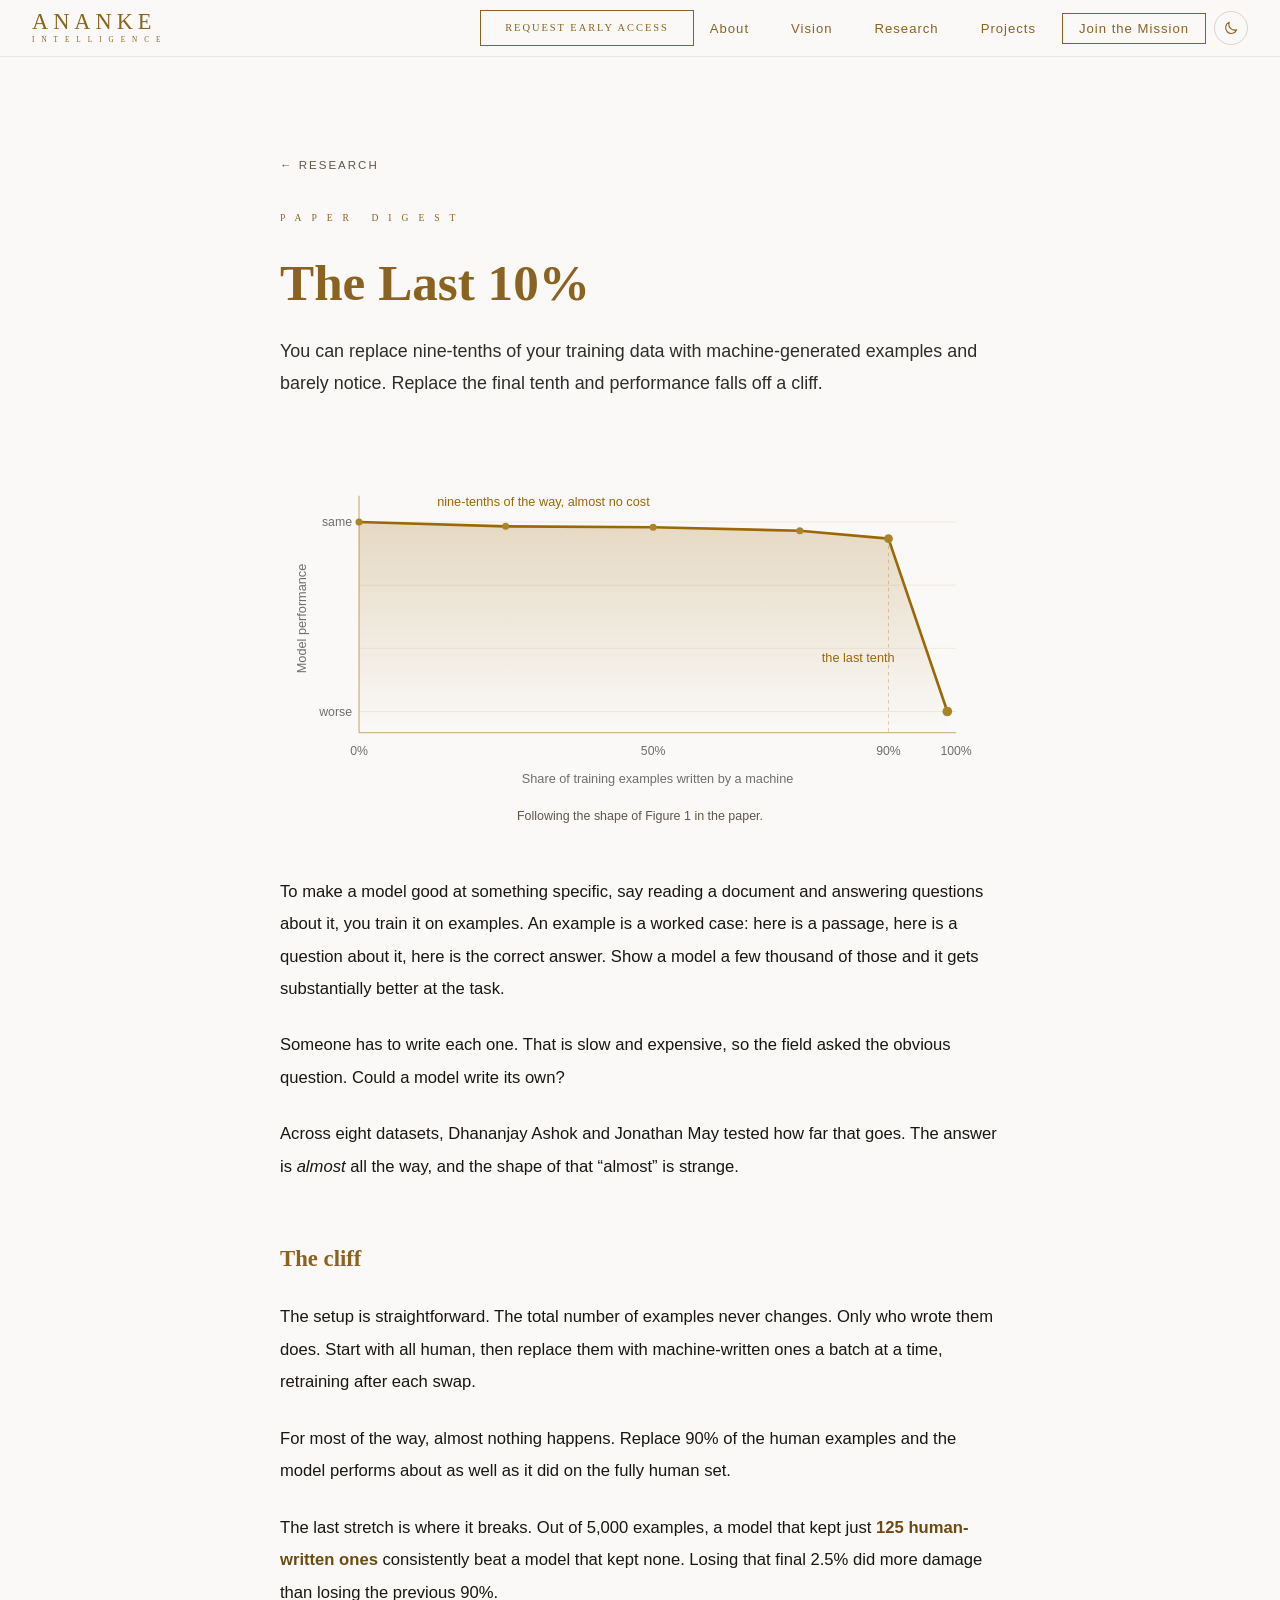
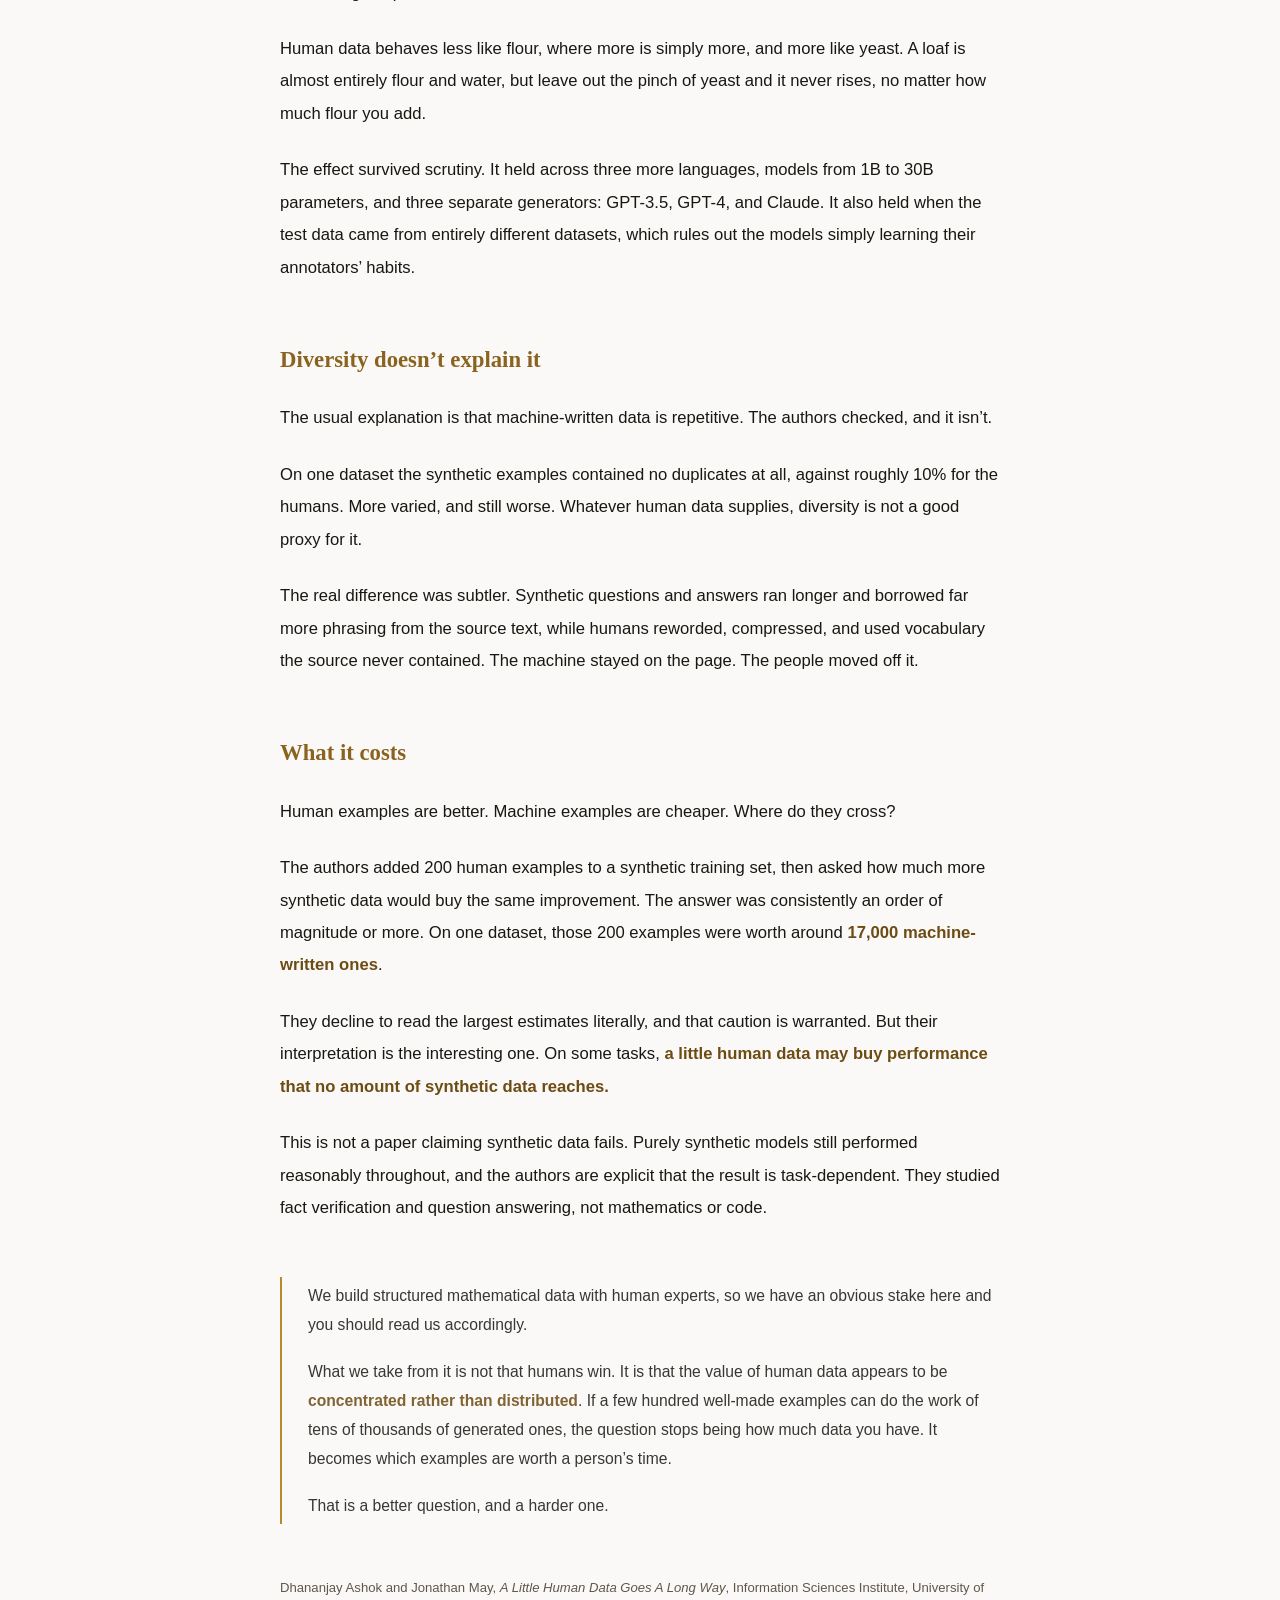
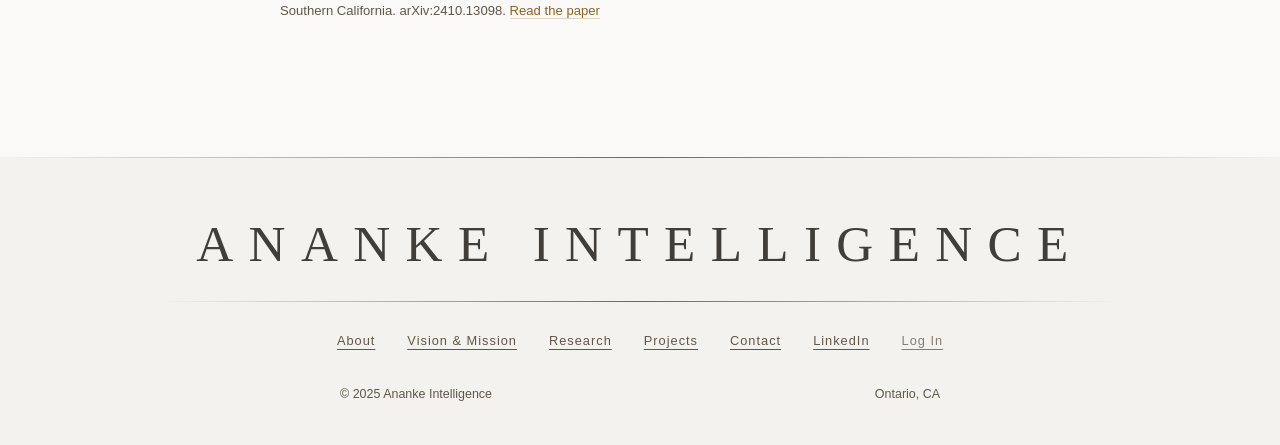
==== research/the-last-10/index.html @ 28c3ffa4 "Redesign the homepage and add a light theme across the site The site was dark-only and led with thre" ====
<!DOCTYPE html>
<html lang="en">
<head>
  <meta charset="UTF-8" />
  <meta name="viewport" content="width=device-width, initial-scale=1.0" />

  <!-- Security: restricts where scripts/styles may load from and where data may be sent.
       GitHub Pages cannot set real HTTP headers, so this is delivered as a meta tag. -->
  <meta http-equiv="Content-Security-Policy" content="
    default-src 'self';
    script-src 'self' 'unsafe-inline';
    style-src 'self' 'unsafe-inline' https://fonts.googleapis.com;
    font-src 'self' https://fonts.gstatic.com;
    img-src 'self' data:;
    connect-src 'self';
    frame-src 'none';
    form-action 'none';
    base-uri 'self';
    object-src 'none';
    upgrade-insecure-requests;" />
  <meta name="referrer" content="strict-origin-when-cross-origin" />

  <title>The Last 10% — Ananke Intelligence</title>
  <meta name="description" content="You can replace nine-tenths of your training data with machine-generated examples and barely notice. Replace the final tenth and performance falls off a cliff. A digest of Ashok and May, 2025." />
  <meta name="keywords" content="synthetic data, training data, human annotation, fact verification, question answering, language models, AI research" />
  <link rel="canonical" href="https://anankeintelligence.com/research/the-last-10/" />

  <!-- Open Graph -->
  <meta property="og:type" content="article" />
  <meta property="og:url" content="https://anankeintelligence.com/research/the-last-10/" />
  <meta property="og:title" content="The Last 10% — Ananke Intelligence" />
  <meta property="og:description" content="You can replace nine-tenths of your training data with machine-generated examples and barely notice. Replace the final tenth and performance falls off a cliff." />
  <meta property="og:image" content="https://anankeintelligence.com/pictures/ananke_logo_transparent_upscaled.png" />

  <!-- Twitter Card -->
  <meta name="twitter:card" content="summary_large_image" />
  <meta name="twitter:title" content="The Last 10% — Ananke Intelligence" />
  <meta name="twitter:description" content="You can replace nine-tenths of your training data with machine-generated examples and barely notice. Replace the final tenth and performance falls off a cliff." />
  <meta name="twitter:image" content="https://anankeintelligence.com/pictures/ananke_logo_transparent_upscaled.png" />

  <link rel="icon" type="image/png" href="../../pictures/logo_without_anankeintelligence.jpg" />
  <script>
    /* Applied before the first paint so a returning visitor never sees a
       flash of the other theme. No stored choice means no attribute, which
       leaves prefers-color-scheme in the stylesheet in charge. */
    (function () {
      try {
        var t = localStorage.getItem('ananke-theme');
        if (t === 'light' || t === 'dark') document.documentElement.setAttribute('data-theme', t);
      } catch (e) {}
    })();
  </script>
  <link rel="stylesheet" href="../../styles.css?v=10" />
  <link rel="preconnect" href="https://fonts.googleapis.com" />
  <link rel="preconnect" href="https://fonts.gstatic.com" crossorigin />
  <link href="https://fonts.googleapis.com/css2?family=Cinzel:wght@400;600;700;800;900&family=Lato:wght@300;400;700&display=swap" rel="stylesheet" />
</head>
<body>

  <!-- NAVBAR -->
  <nav id="navbar">
    <div class="nav-logo">
      <a href="../../index.html" class="nav-wordmark">
        <span class="nav-wordmark-top">ANANKE</span>
        <span class="nav-wordmark-sub">INTELLIGENCE</span>
      </a>
    </div>
    <a href="../../contact.html" class="btn-early-access">Request Early Access</a>
    <div class="nav-right">
      <ul class="nav-links">
        <li><a href="../../index.html#about">About</a></li>
        <li><a href="../../vision.html">Vision</a></li>
        <li><a href="../../research.html">Research</a></li>
        <li><a href="../../projects.html">Projects</a></li>
        <li><a href="../../contact.html" class="btn-nav-join">Join the Mission</a></li>
      </ul>
      <button class="theme-toggle" type="button" aria-label="Switch theme" aria-pressed="false">
        <svg class="icon-sun" viewBox="0 0 24 24" fill="none" stroke="currentColor" stroke-width="1.7" stroke-linecap="round" aria-hidden="true">
          <circle cx="12" cy="12" r="4.2"/>
          <path d="M12 2v2.4M12 19.6V22M4.2 4.2l1.7 1.7M18.1 18.1l1.7 1.7M2 12h2.4M19.6 12H22M4.2 19.8l1.7-1.7M18.1 5.9l1.7-1.7"/>
        </svg>
        <svg class="icon-moon" viewBox="0 0 24 24" fill="none" stroke="currentColor" stroke-width="1.7" stroke-linecap="round" stroke-linejoin="round" aria-hidden="true">
          <path d="M20.5 14.6A8.6 8.6 0 0 1 9.4 3.5a8.6 8.6 0 1 0 11.1 11.1Z"/>
        </svg>
      </button>
      <button class="hamburger" id="hamburger" aria-label="Menu" aria-expanded="false">
        <span></span><span></span><span></span>
      </button>
    </div>
  </nav>

  <!-- Mobile menu -->
  <div class="mobile-menu" id="mobileMenu">
    <a href="../../index.html#about" onclick="closeMobileMenu()">About</a>
    <a href="../../vision.html" onclick="closeMobileMenu()">Vision &amp; Mission</a>
    <a href="../../research.html" onclick="closeMobileMenu()">Research</a>
    <a href="../../projects.html" onclick="closeMobileMenu()">Projects</a>
    <a href="../../contact.html" onclick="closeMobileMenu()">Join the Mission</a>
    <a href="../../contact.html" onclick="closeMobileMenu()" class="btn-mobile-access">Request Early Access</a>
    <a href="https://ananke-platform.bradyalimedi.workers.dev" class="btn-mobile-login">Log In</a>
  </div>

  <!-- POST -->
  <article class="post">
    <div class="post-inner">

      <a href="../../research.html" class="post-back">Research</a>

      <header class="post-header">
        <span class="vp-overline">Paper digest</span>
        <h1 class="post-title">The Last 10%</h1>
        <p class="post-standfirst">
          You can replace nine-tenths of your training data with machine-generated examples
          and barely notice. Replace the final tenth and performance falls off a cliff.
        </p>
      </header>

      <figure class="post-figure">
        <img src="../../pictures/the-last-10-chart.svg"
             alt="A line chart showing model performance staying almost flat as machine-written examples replace human ones up to ninety per cent, then dropping sharply between ninety and one hundred per cent." />
        <figcaption>Following the shape of Figure 1 in the paper.</figcaption>
      </figure>

      <div class="post-body">

        <p>To make a model good at something specific, say reading a document and answering
          questions about it, you train it on examples. An example is a worked case: here is a
          passage, here is a question about it, here is the correct answer. Show a model a few
          thousand of those and it gets substantially better at the task.</p>

        <p>Someone has to write each one. That is slow and expensive, so the field asked the
          obvious question. Could a model write its own?</p>

        <p>Across eight datasets, Dhananjay Ashok and Jonathan May tested how far that goes.
          The answer is <em>almost</em> all the way, and the shape of that “almost” is strange.</p>

        <h2>The cliff</h2>

        <p>The setup is straightforward. The total number of examples never changes. Only who
          wrote them does. Start with all human, then replace them with machine-written ones a
          batch at a time, retraining after each swap.</p>

        <p>For most of the way, almost nothing happens. Replace 90% of the human examples and
          the model performs about as well as it did on the fully human set.</p>

        <p>The last stretch is where it breaks. Out of 5,000 examples, a model that kept just
          <strong>125 human-written ones</strong> consistently beat a model that kept none.
          Losing that final 2.5% did more damage than losing the previous 90%.</p>

        <p>Human data behaves less like flour, where more is simply more, and more like yeast.
          A loaf is almost entirely flour and water, but leave out the pinch of yeast and it
          never rises, no matter how much flour you add.</p>

        <p>The effect survived scrutiny. It held across three more languages, models from 1B to
          30B parameters, and three separate generators: GPT-3.5, GPT-4, and Claude. It also
          held when the test data came from entirely different datasets, which rules out the
          models simply learning their annotators’ habits.</p>

        <h2>Diversity doesn’t explain it</h2>

        <p>The usual explanation is that machine-written data is repetitive. The authors
          checked, and it isn’t.</p>

        <p>On one dataset the synthetic examples contained no duplicates at all, against roughly
          10% for the humans. More varied, and still worse. Whatever human data supplies,
          diversity is not a good proxy for it.</p>

        <p>The real difference was subtler. Synthetic questions and answers ran longer and
          borrowed far more phrasing from the source text, while humans reworded, compressed,
          and used vocabulary the source never contained. The machine stayed on the page. The
          people moved off it.</p>

        <h2>What it costs</h2>

        <p>Human examples are better. Machine examples are cheaper. Where do they cross?</p>

        <p>The authors added 200 human examples to a synthetic training set, then asked how much
          more synthetic data would buy the same improvement. The answer was consistently an
          order of magnitude or more. On one dataset, those 200 examples were worth around
          <strong>17,000 machine-written ones</strong>.</p>

        <p>They decline to read the largest estimates literally, and that caution is warranted.
          But their interpretation is the interesting one. On some tasks,
          <strong>a little human data may buy performance that no amount of synthetic data
          reaches.</strong></p>

        <p>This is not a paper claiming synthetic data fails. Purely synthetic models still
          performed reasonably throughout, and the authors are explicit that the result is
          task-dependent. They studied fact verification and question answering, not mathematics
          or code.</p>

        <aside class="post-aside">
          <p>We build structured mathematical data with human experts, so we have an obvious
            stake here and you should read us accordingly.</p>
          <p>What we take from it is not that humans win. It is that the value of human data
            appears to be <strong>concentrated rather than distributed</strong>. If a few
            hundred well-made examples can do the work of tens of thousands of generated ones,
            the question stops being how much data you have. It becomes which examples are
            worth a person’s time.</p>
          <p>That is a better question, and a harder one.</p>
        </aside>

        <p class="post-cite">
          Dhananjay Ashok and Jonathan May, <cite>A Little Human Data Goes A Long Way</cite>,
          Information Sciences Institute, University of Southern California. arXiv:2410.13098.
          <a href="https://arxiv.org/abs/2410.13098" target="_blank" rel="noopener">Read the paper</a>
        </p>

      </div>
    </div>
  </article>

  <!-- FOOTER -->
  <footer id="footer">
    <div class="footer-wordmark">ANANKE INTELLIGENCE</div>
    <div class="footer-divider"></div>
    <div class="footer-nav">
      <a href="../../index.html#about">About</a>
      <a href="../../vision.html">Vision &amp; Mission</a>
      <a href="../../research.html">Research</a>
      <a href="../../projects.html">Projects</a>
      <a href="../../contact.html">Contact</a>
      <a href="https://www.linkedin.com/company/ananke-intelligence" target="_blank" rel="noopener">LinkedIn</a>
      <a href="https://ananke-platform.bradyalimedi.workers.dev" class="footer-login">Log In</a>
    </div>
    <div class="footer-bottom">
      <span>© 2025 Ananke Intelligence</span>
      <span>Ontario, CA</span>
    </div>
  </footer>

  <script src="../../script.js?v=10"></script>
</body>
</html>
---- styles.css ----
/* ═══════════════════════════════════════════
   RESET & BASE
═══════════════════════════════════════════ */
*, *::before, *::after {
  margin: 0;
  padding: 0;
  box-sizing: border-box;
}

/* ═══════════════════════════════════════════
   THEME
   ───────────────────────────────────────────
   Two palettes, one set of names. Light mode is a designed palette rather
   than an inversion: the brand gold #c9902a only reaches 2.4:1 on white, so
   light mode drops to the darker #8b6320 (5.4:1) and the *-lt / *-dk pair
   swaps direction — "lt" always means "more emphasis", which on a dark page
   is brighter and on a light page is deeper.

   --gold-rgb / --text-rgb carry the bare channels so the many rgba() glows
   and scrims below can be written once and follow the theme.
═══════════════════════════════════════════ */
:root,
:root[data-theme='dark'] {
  --bg:         #0a0a0a;
  --bg-2:       #111111;
  --bg-3:       #171717;
  --gold:       #c9902a;
  --gold-lt:    #e0b858;
  --gold-dk:    #8b6320;
  --gold-rgb:   201, 144, 42;
  --gold-flare: #f0c060;
  --text:       #f0f0f0;
  --text-rgb:   240, 240, 240;
  --text-dim:   #999999;
  --border:     rgba(201, 144, 42, 0.35);
  --border-soft: rgba(255, 255, 255, 0.07);
  --nav-bg:     rgba(10, 10, 10, 0.95);
  --card-shadow: 0 10px 34px rgba(0, 0, 0, 0.45);
  /* Multiplier on every gold glow. A halo reads as light emitted from a dark
     surface; on cream it just reads as smudge, so light mode dials it down. */
  --glow:       1;
  --logo-filter: none;
  --icon-filter: none;
  --scheme:     dark;
}

:root[data-theme='light'] {
  --bg:         #faf9f7;
  --bg-2:       #f4f2ee;
  --bg-3:       #eae6df;
  --gold:       #8b6320;
  --gold-lt:    #6d4c14;
  --gold-dk:    #b98a2c;
  --gold-rgb:   139, 99, 32;
  --gold-flare: #a97518;
  --text:       #1a1713;
  --text-rgb:   26, 23, 19;
  --text-dim:   #5f574a;
  --border:     rgba(139, 99, 32, 0.24);
  --border-soft: rgba(0, 0, 0, 0.08);
  --nav-bg:     rgba(250, 249, 247, 0.94);
  --card-shadow: 0 10px 30px rgba(90, 70, 30, 0.12);
  --glow:       0.28;
  /* The seal and icons are gold foil rendered against black. On cream they
     read thin, so nudge weight and saturation back. */
  --logo-filter: brightness(0.92) saturate(1.1) contrast(1.06);
  --icon-filter: brightness(0.5) saturate(1.45) contrast(1.15);
  --scheme:     light;
}

/* No stored preference: follow the operating system. */
@media (prefers-color-scheme: light) {
  :root:not([data-theme]) {
    --bg:         #faf9f7;
    --bg-2:       #f4f2ee;
    --bg-3:       #eae6df;
    --gold:       #8b6320;
    --gold-lt:    #6d4c14;
    --gold-dk:    #b98a2c;
    --gold-rgb:   139, 99, 32;
    --gold-flare: #a97518;
    --text:       #1a1713;
    --text-rgb:   26, 23, 19;
    --text-dim:   #5f574a;
    --border:     rgba(139, 99, 32, 0.24);
    --border-soft: rgba(0, 0, 0, 0.08);
    --nav-bg:     rgba(250, 249, 247, 0.94);
    --card-shadow: 0 10px 30px rgba(90, 70, 30, 0.12);
    --glow:       0.28;
    --logo-filter: brightness(0.92) saturate(1.1) contrast(1.06);
    --icon-filter: brightness(0.5) saturate(1.45) contrast(1.15);
    --scheme:     light;
  }
}

:root {
  --font-head: 'Cinzel', serif;
  --font-body: 'Lato', sans-serif;
  /* Kept so the ~120 rules written against the old names still resolve. */
  --white: var(--text);
  --gray:  var(--text-dim);
  color-scheme: light dark;
}

html {
  scroll-behavior: smooth;
}

body {
  background-color: var(--bg);
  color: var(--text);
  font-family: var(--font-body);
  font-weight: 300;
  line-height: 1.7;
  overflow-x: hidden;
}

/* Brand PNGs are baked for a dark background. */
.hero-seal,
.who-logo { filter: var(--logo-filter); }

.feature-icon img,
.process-icon img,
.client-icon img { filter: var(--icon-filter); }

img {
  max-width: 100%;
  display: block;
}

a {
  color: inherit;
  text-decoration: none;
}

/* ═══════════════════════════════════════════
   UTILITY
═══════════════════════════════════════════ */
.section-inner {
  max-width: 960px;
  margin: 0 auto;
  padding: 100px 60px;
}

.section-title {
  font-family: var(--font-head);
  font-size: clamp(2rem, 4vw, 2.9rem);
  font-weight: 400;
  color: var(--text);
  margin-bottom: 20px;
  line-height: 1.15;
  text-align: left;
}

.section-subtitle {
  font-size: 1.02rem;
  color: var(--text-dim);
  margin-bottom: 60px;
  font-weight: 300;
  text-align: center;
}

/* Overline + title + hairline. Repeated at the top of each section so the
   page has a rhythm you can feel while scrolling past it. */
.section-head {
  display: flex;
  flex-direction: column;
  margin-bottom: 56px;
}
.section-head--center { align-items: center; text-align: center; }
.section-head--center .section-title { text-align: center; }

.section-overline {
  display: block;
  font-family: var(--font-head);
  font-size: 0.6rem;
  letter-spacing: 6px;
  text-transform: uppercase;
  color: var(--gold);
  margin-bottom: 18px;
}

.section-head .section-subtitle { margin-bottom: 0; }

.section-rule {
  width: 46px;
  height: 1px;
  background: var(--gold);
  opacity: .55;
  margin-top: 24px;
}

/* Only "How We Build" title is centered */
#how-we-build .section-title {
  text-align: center;
}

.gold-divider {
  width: 100%;
  height: 1px;
  background: linear-gradient(90deg, transparent, var(--gold), transparent);
}

.btn-gold {
  display: inline-block;
  padding: 14px 36px;
  border: 1px solid var(--gold);
  color: var(--gold);
  font-family: var(--font-body);
  font-size: 0.9rem;
  letter-spacing: 1.5px;
  text-transform: uppercase;
  cursor: pointer;
  background: transparent;
  transition: background 0.3s, color 0.3s;
}
.btn-gold:hover {
  color: var(--gold-lt);
  border-color: var(--gold-lt);
  box-shadow: 0 0 22px rgba(var(--gold-rgb), calc(0.4 * var(--glow))), inset 0 0 16px rgba(var(--gold-rgb), calc(0.1 * var(--glow)));
}

.btn-gold-outline {
  display: inline-block;
  padding: 12px 32px;
  border: 1px solid var(--gold);
  border-radius: 30px;
  color: var(--white);
  font-family: var(--font-body);
  font-size: 0.9rem;
  letter-spacing: 0.5px;
  text-transform: none;
  cursor: pointer;
  background: transparent;
  transition: border-color 0.3s, box-shadow 0.3s;
}
.btn-gold-outline:hover {
  border-color: var(--gold-lt);
  box-shadow: 0 0 18px rgba(var(--gold-rgb), calc(0.5 * var(--glow))), inset 0 0 12px rgba(var(--gold-rgb), calc(0.08 * var(--glow)));
}

/* ═══════════════════════════════════════════
   NAVBAR
═══════════════════════════════════════════ */
#navbar {
  position: fixed;
  top: 0; left: 0; right: 0;
  z-index: 1000;
  display: grid;
  grid-template-columns: 1fr auto 1fr;
  align-items: center;
  padding: 10px 32px;
  background: var(--nav-bg);
  backdrop-filter: blur(8px);
  border-bottom: 1px solid var(--border-soft);
  transition: border-color .3s ease, box-shadow .3s ease;
}

/* Once the page has moved, the bar earns a defined edge. */
#navbar.scrolled {
  border-bottom-color: var(--border);
  box-shadow: 0 1px 20px rgba(0, 0, 0, calc(0.35 * var(--glow)));
}

.nav-logo {
  display: flex;
  align-items: center;
  flex-shrink: 0;
}

.nav-wordmark {
  display: flex;
  flex-direction: column;
  align-items: flex-start;
  line-height: 1;
  gap: 4px;
  text-decoration: none;
}
.nav-wordmark-top,
.nav-wordmark-sub {
  font-family: 'Cinzel', serif;
  color: var(--gold);
}
.nav-wordmark-top {
  font-size: 1.4rem;
  font-weight: 400;
  letter-spacing: 5px;
}
.nav-wordmark-sub {
  font-size: 0.45rem;
  font-weight: 400;
  letter-spacing: 7px;
}

/* center — Request Early Access */
.btn-early-access {
  grid-column: 2;
  justify-self: center;
}

.btn-early-access {
  padding: 8px 24px;
  border: 1px solid var(--gold);
  color: var(--gold);
  font-family: var(--font-head);
  font-size: 0.65rem;
  letter-spacing: 2px;
  text-transform: uppercase;
  transition: box-shadow 0.35s ease, color 0.35s ease, border-color 0.35s ease;
  white-space: nowrap;
  background: transparent;
}
.btn-early-access:hover {
  color: var(--gold-lt);
  border-color: var(--gold-lt);
  box-shadow: 0 0 18px rgba(var(--gold-rgb), calc(0.35 * var(--glow))), inset 0 0 14px rgba(var(--gold-rgb), calc(0.08 * var(--glow)));
}

/* Everything right of the centre CTA shares one flex row, so the theme
   toggle can sit beside the links on desktop and beside the hamburger on
   mobile without a second grid column. */
.nav-right {
  grid-column: 3;
  justify-self: end;
  display: flex;
  align-items: center;
  gap: 8px;
}

.nav-links {
  display: flex;
  list-style: none;
  gap: 10px;
  align-items: center;
}

/* ── Theme toggle ── */
.theme-toggle {
  display: inline-flex;
  align-items: center;
  justify-content: center;
  width: 34px;
  height: 34px;
  flex-shrink: 0;
  border: 1px solid var(--border);
  border-radius: 50%;
  background: transparent;
  color: var(--gold);
  cursor: pointer;
  padding: 0;
  transition: color .25s ease, border-color .25s ease, background .25s ease;
}
.theme-toggle:hover {
  color: var(--gold-lt);
  border-color: var(--gold-lt);
  background: rgba(var(--gold-rgb), 0.08);
}
.theme-toggle svg {
  width: 16px;
  height: 16px;
  display: block;
}
/* One button, two glyphs: show the icon for the mode the click will produce,
   which is the convention people already read on other sites. */
.theme-toggle .icon-sun  { display: none; }
.theme-toggle .icon-moon { display: block; }
:root[data-theme='dark'] .theme-toggle .icon-sun  { display: block; }
:root[data-theme='dark'] .theme-toggle .icon-moon { display: none; }
@media (prefers-color-scheme: dark) {
  :root:not([data-theme]) .theme-toggle .icon-sun  { display: block; }
  :root:not([data-theme]) .theme-toggle .icon-moon { display: none; }
}
.nav-links a {
  font-size: 0.82rem;
  letter-spacing: 1px;
  color: var(--gold);
  padding: 7px 16px;
  background: transparent;
  border: none;
  transition: color 0.25s;
  position: relative;
}
.nav-links a::after {
  content: '';
  position: absolute;
  bottom: 2px;
  left: 16px;
  right: 16px;
  height: 1px;
  background: var(--gold);
  transform: scaleX(0);
  transition: transform 0.25s ease;
}
.nav-links a:hover {
  color: var(--gold-lt);
}
.nav-links a:hover::after {
  transform: scaleX(1);
}
.btn-nav-join {
  background: transparent !important;
  border: 1px solid var(--gold) !important;
  color: var(--gold) !important;
  transition: box-shadow 0.35s ease, color 0.35s ease, border-color 0.35s ease !important;
}
.btn-nav-join:hover {
  background: transparent !important;
  color: var(--gold-lt) !important;
  border-color: var(--gold-lt) !important;
  box-shadow: 0 0 18px rgba(var(--gold-rgb), calc(0.35 * var(--glow))), inset 0 0 14px rgba(var(--gold-rgb), calc(0.08 * var(--glow))) !important;
}
.btn-nav-join::after {
  display: none !important;
}

/* Nav items must never wrap. The navbar grid is 1fr auto 1fr, which forces
   the links column to match the logo column, so it runs out of room long
   before the page does — and wrapping breaks the bordered buttons apart. */
.nav-links a {
  white-space: nowrap;
}

/* Log In — deliberately the quietest link on the page. The platform is
   invite-only, so this is a door for the handful of people who already have
   a key, not a call to action. Styling it like the gold CTAs would invite
   visitors to click something they cannot get into. */
.footer-login {
  color: var(--gray) !important;
  opacity: .75;
}
.footer-login:hover {
  color: var(--gold) !important;
  opacity: 1;
}

/* Hamburger */
.hamburger {
  display: none;
  flex-direction: column;
  gap: 5px;
  background: none;
  border: none;
  cursor: pointer;
  padding: 4px;
}
.hamburger span {
  display: block;
  width: 24px;
  height: 2px;
  background: var(--gold);
  transition: all 0.3s;
}

/* Mobile menu */
.mobile-menu {
  display: none;
  position: fixed;
  top: 62px; left: 0; right: 0;
  background: var(--nav-bg);
  z-index: 999;
  flex-direction: column;
  padding: 24px 32px;
  gap: 20px;
  border-bottom: 1px solid var(--border);
}
.mobile-menu.open {
  display: flex;
}
.mobile-menu a {
  font-size: 0.95rem;
  letter-spacing: 1px;
  color: var(--white);
  padding: 8px 0;
  border-bottom: 1px solid var(--border);
  transition: color 0.2s;
}
.mobile-menu a:hover {
  color: var(--gold);
}
.btn-mobile-access {
  padding: 10px 0 !important;
  color: var(--gold) !important;
  border-bottom: none !important;
}
.btn-mobile-login {
  color: var(--gray) !important;
  font-size: 0.82rem !important;
  border-bottom: none !important;
  border-top: 1px solid var(--border) !important;
  padding-top: 14px !important;
  margin-top: 4px;
}
.btn-mobile-login:hover {
  color: var(--gold) !important;
}

/* ═══════════════════════════════════════════
   HERO
═══════════════════════════════════════════ */
/* The old hero stacked a 300px seal, a wordmark PNG and a tagline down the
   middle: three pieces of logo before a single word of argument. This one
   leads with the claim and keeps the seal as the anchor of the network
   drawing, which is where it earns its size. */
#hero {
  position: relative;
  min-height: 100vh;
  display: flex;
  align-items: center;
  background: var(--bg);
  overflow: hidden;
}

/* The network. Sits behind everything and never eats a click. */
.hero-canvas {
  position: absolute;
  inset: 0;
  width: 100%;
  height: 100%;
  z-index: 0;
  pointer-events: none;
}

.hero-inner {
  position: relative;
  z-index: 2;
  width: 100%;
  max-width: 1180px;
  margin: 0 auto;
  padding: 130px 60px 90px;
  display: grid;
  grid-template-columns: minmax(0, 1.25fr) minmax(0, 0.85fr);
  align-items: center;
  gap: 56px;
}

.hero-copy { max-width: 600px; }

.hero-overline {
  display: block;
  font-family: var(--font-head);
  font-size: 0.62rem;
  letter-spacing: 6px;
  text-transform: uppercase;
  color: var(--gold);
  margin-bottom: 26px;
}

.hero-title {
  font-family: var(--font-head);
  font-size: clamp(2.1rem, 4.4vw, 3.2rem);
  font-weight: 400;
  line-height: 1.16;
  letter-spacing: 0.5px;
  color: var(--text);
  margin-bottom: 26px;
}
.hero-title em {
  font-style: normal;
  color: var(--gold);
}

.hero-lede {
  font-size: 1.03rem;
  line-height: 1.9;
  color: var(--text-dim);
  max-width: 480px;
  margin-bottom: 38px;
}

.hero-actions {
  display: flex;
  flex-wrap: wrap;
  gap: 14px;
  align-items: center;
}

/* Filled, because on a page this restrained one solid shape is enough to
   say "start here" without a second colour. */
.btn-solid {
  display: inline-block;
  padding: 14px 32px;
  background: var(--gold);
  color: var(--bg);
  border: 1px solid var(--gold);
  font-size: 0.82rem;
  font-weight: 700;
  letter-spacing: 1.6px;
  text-transform: uppercase;
  border-radius: 2px;
  transition: background .25s ease, border-color .25s ease, transform .25s ease;
}
.btn-solid:hover {
  background: var(--gold-lt);
  border-color: var(--gold-lt);
  transform: translateY(-2px);
}

.btn-quiet {
  display: inline-block;
  padding: 14px 30px;
  border: 1px solid var(--border);
  color: var(--text);
  font-size: 0.82rem;
  letter-spacing: 1.2px;
  border-radius: 2px;
  transition: border-color .25s ease, color .25s ease, transform .25s ease;
}
.btn-quiet:hover {
  border-color: var(--gold);
  color: var(--gold);
  transform: translateY(-2px);
}

/* — Visual column — */
.hero-visual {
  position: relative;
  display: flex;
  align-items: center;
  justify-content: center;
  min-height: 340px;
}

.hero-visual::before {
  content: '';
  position: absolute;
  width: 130%;
  aspect-ratio: 1;
  background: radial-gradient(circle, rgba(var(--gold-rgb), calc(0.16 * var(--glow))) 0%, transparent 62%);
  pointer-events: none;
}

.hero-seal {
  position: relative;
  width: clamp(190px, 24vw, 300px);
  height: auto;
  object-fit: contain;
  animation: seal-float 9s ease-in-out infinite;
}

@keyframes seal-float {
  0%, 100% { transform: translateY(0); }
  50%      { transform: translateY(-12px); }
}

.hero-tagline-sub {
  margin-top: 22px;
  text-align: center;
  font-size: 0.72rem;
  letter-spacing: 4px;
  text-transform: uppercase;
  color: var(--text-dim);
  opacity: .7;
}

/* Scroll cue — a hairline that drains downward. Quieter than an arrow. */
.hero-scroll {
  position: absolute;
  bottom: 34px;
  left: 50%;
  transform: translateX(-50%);
  z-index: 2;
  display: flex;
  flex-direction: column;
  align-items: center;
  gap: 10px;
  font-size: 0.6rem;
  letter-spacing: 3px;
  text-transform: uppercase;
  color: var(--text-dim);
  opacity: .6;
}
.hero-scroll span { display: block; }
.hero-scroll i {
  display: block;
  width: 1px;
  height: 42px;
  background: linear-gradient(to bottom, var(--gold), transparent);
  animation: scroll-drain 2.4s ease-in-out infinite;
  transform-origin: top;
}
@keyframes scroll-drain {
  0%   { transform: scaleY(0); opacity: 0; }
  40%  { transform: scaleY(1); opacity: 1; }
  100% { transform: scaleY(1); opacity: 0; }
}

@media (max-width: 900px) {
  .hero-inner {
    grid-template-columns: 1fr;
    gap: 42px;
    padding: 120px 32px 100px;
    text-align: center;
    justify-items: center;
  }
  .hero-copy { max-width: 100%; }
  .hero-lede { margin-left: auto; margin-right: auto; }
  .hero-actions { justify-content: center; }
  /* Seal first on small screens: it is the fastest thing to recognise when
     the headline has been squeezed to three lines. */
  .hero-visual { order: -1; min-height: 0; }
  .hero-scroll { display: none; }
}

@media (prefers-reduced-motion: reduce) {
  .hero-seal { animation: none; }
  .hero-scroll i { animation: none; opacity: .8; }
}

@keyframes tagline-entrance {
  0%   { opacity: 0; letter-spacing: 3px; }
  40%  { opacity: 1; letter-spacing: 1px; }
  60%  { opacity: 1; text-shadow: 0 0 14px rgba(var(--gold-rgb), calc(0.7 * var(--glow))); }
  80%  { opacity: 0.8; text-shadow: none; }
  100% { opacity: 1; text-shadow: none; }
}

@keyframes pulse-beat {
  0%, 100% { opacity: 0.65; text-shadow: none; }
  50%       { opacity: 1; text-shadow: 0 0 18px rgba(var(--gold-rgb), calc(0.75 * var(--glow))); }
}

@keyframes pulse-logo {
  0%, 100% { transform: scale(1); filter: drop-shadow(0 0 0px rgba(var(--gold-rgb), calc(0 * var(--glow)))); }
  50%       { transform: scale(1.05); filter: drop-shadow(0 0 14px rgba(var(--gold-rgb), calc(0.55 * var(--glow)))); }
}

.hero-tagline {
  font-size: 0.95rem;
  color: var(--gray);
  letter-spacing: 1px;
  margin: 12px 0 32px;
  animation: tagline-entrance 2.4s ease-out 0.6s both, pulse-beat 3.5s ease-in-out 3.2s infinite;
  cursor: default;
  transition: text-shadow 0.5s ease, letter-spacing 0.5s ease, opacity 0.5s ease;
}
.hero-tagline:hover {
  text-shadow: 0 0 18px rgba(var(--gold-rgb), calc(0.9 * var(--glow)));
  letter-spacing: 2.5px;
  opacity: 0.8;
}

.hero-gradient-bottom {
  position: absolute;
  bottom: 0; left: 0; right: 0;
  height: 120px;
  background: linear-gradient(to bottom, transparent, var(--bg));
  pointer-events: none;
}

/* ═══════════════════════════════════════════
   QUOTE
═══════════════════════════════════════════ */
#quote {
  position: relative;
  background: var(--bg-2);
  border-top: 1px solid transparent;
  border-bottom: 1px solid transparent;
  border-image: linear-gradient(90deg, transparent, var(--gold), transparent) 1;
}

.quote-inner {
  max-width: 860px;
  margin: 0 auto;
  padding: 110px 40px;
  text-align: center;
}

/* Was set in the display serif at up to 2.4rem, which made a rhetorical
   question compete with the page title for weight. Smaller, in the body
   face, it reads as someone speaking rather than announcing. */
.quote-text {
  font-family: var(--font-body);
  font-size: clamp(1.35rem, 2.6vw, 1.95rem);
  font-weight: 300;
  color: var(--text);
  line-height: 1.55;
  margin-bottom: 26px;
}

.quote-question {
  font-family: var(--font-head);
  color: var(--gold);
  font-size: clamp(1.3rem, 2.4vw, 1.8rem);
  margin-bottom: 44px;
}

.quote-divider {
  width: 48px;
  height: 1px;
  background: var(--gold);
  margin: 0 auto 40px;
  opacity: 0.6;
}

.quote-answer {
  font-family: var(--font-body);
  font-size: clamp(0.9rem, 1.6vw, 1.05rem);
  font-weight: 300;
  color: var(--white);
  line-height: 1.9;
  max-width: 600px;
  margin: 0 auto;
}


/* ═══════════════════════════════════════════
   VISION & MISSION
═══════════════════════════════════════════ */
#vision-mission {
  background: linear-gradient(180deg, var(--bg) 0%, var(--bg-2) 50%, var(--bg) 100%);
}

.vm-header {
  text-align: center;
  margin-bottom: 72px;
}

.vm-overline {
  display: block;
  font-family: var(--font-head);
  font-size: 0.6rem;
  letter-spacing: 8px;
  color: var(--gold);
  text-transform: uppercase;
  margin-bottom: 16px;
}

.vm-heading {
  font-family: var(--font-head);
  font-size: clamp(2rem, 4vw, 3rem);
  font-weight: 400;
  color: var(--white);
  letter-spacing: 2px;
  margin-bottom: 24px;
}

.vm-heading-rule {
  width: 60px;
  height: 1px;
  background: linear-gradient(90deg, transparent, var(--gold), transparent);
  margin: 0 auto;
}

.vm-grid {
  display: grid;
  grid-template-columns: 1fr 1px 1fr;
  gap: 0 56px;
  align-items: start;
}

.vm-divider {
  background: linear-gradient(to bottom, transparent, var(--gold) 15%, var(--gold) 85%, transparent);
  align-self: stretch;
  width: 1px;
}

.vm-card-top {
  margin-bottom: 28px;
  padding-bottom: 20px;
  border-bottom: 1px solid var(--border);
}

.vm-label {
  font-family: var(--font-head);
  font-size: 0.58rem;
  letter-spacing: 7px;
  color: var(--gold);
  text-transform: uppercase;
  display: block;
  margin-bottom: 12px;
}

.vm-title {
  font-family: var(--font-head);
  font-size: clamp(1.25rem, 2vw, 1.6rem);
  font-weight: 400;
  color: var(--gold-lt);
  line-height: 1.35;
  margin: 0;
}

.vm-card p {
  font-family: var(--font-body);
  font-size: 0.93rem;
  color: rgba(var(--text-rgb), 0.78);
  font-weight: 300;
  line-height: 1.95;
  margin-bottom: 16px;
  text-align: justify;
}

.vm-card p:last-child {
  margin-bottom: 0;
}

.vm-card em {
  color: var(--gold);
  font-style: normal;
  font-weight: 400;
}

/* ═══════════════════════════════════════════
   WHY ANANKE
═══════════════════════════════════════════ */
#about {
  background: var(--bg);
}

.features-grid {
  display: grid;
  grid-template-columns: repeat(2, 1fr);
  gap: 22px;
}

/* Previously four blocks of loose text in two columns, which left the reader
   guessing where one claim ended and the next began. Bounded surfaces do that
   job without a single extra word. */
.feature-card {
  display: flex;
  flex-direction: column;
  gap: 10px;
  background: var(--bg-2);
  border: 1px solid var(--border-soft);
  border-top: 2px solid var(--gold);
  border-radius: 3px;
  padding: 34px 32px 36px;
  transition: transform .3s ease, border-color .3s ease, box-shadow .3s ease;
}
.feature-card:hover {
  transform: translateY(-4px);
  border-color: var(--border);
  border-top-color: var(--gold-lt);
  box-shadow: var(--card-shadow);
}

.feature-icon {
  width: 40px;
  height: 40px;
  margin-bottom: 10px;
}
.feature-icon img {
  width: 100%;
  height: 100%;
  object-fit: contain;
}

.feature-card h3 {
  font-family: var(--font-body);
  font-size: 0.86rem;
  font-weight: 700;
  letter-spacing: 1px;
  color: var(--gold);
  text-transform: uppercase;
}

/* Justified text opens rivers of whitespace at column widths this narrow. */
.feature-card p {
  font-size: 0.91rem;
  color: var(--text-dim);
  font-weight: 300;
  line-height: 1.8;
  text-align: left;
}

/* ═══════════════════════════════════════════
   HOW WE BUILD
═══════════════════════════════════════════ */
#how-we-build {
  background: var(--bg-2);
}

.how-title {
  line-height: 1.2;
  margin-bottom: 56px;
  text-align: center;
}

/* Three steps in a row rather than a column. The work is a sequence, and a
   row says "these follow one another" in a way a stack does not. */
.process-list {
  display: grid;
  grid-template-columns: repeat(3, 1fr);
  gap: 0;
  max-width: 940px;
  margin: 0 auto;
  position: relative;
}

/* Hairline running behind the icons, tying the three together. */
.process-list::before {
  content: '';
  position: absolute;
  top: 24px;
  left: 16%;
  right: 16%;
  height: 1px;
  background: linear-gradient(90deg, transparent, var(--border), var(--border), transparent);
}

.process-step {
  position: relative;
  display: flex;
  flex-direction: column;
  align-items: center;
  text-align: center;
  gap: 18px;
  padding: 0 22px;
}

.process-icon {
  width: 48px;
  height: 48px;
  flex-shrink: 0;
  display: flex;
  align-items: center;
  justify-content: center;
  background: var(--bg-2);
  border-radius: 50%;
  padding: 2px;
}
.process-icon img {
  width: 100%;
  height: 100%;
  object-fit: contain;
}

.process-num {
  font-family: var(--font-head);
  font-size: 0.62rem;
  letter-spacing: 4px;
  text-transform: uppercase;
  color: var(--gold);
  opacity: .8;
}

.process-step p {
  font-size: 0.93rem;
  color: var(--text-dim);
  font-weight: 300;
  line-height: 1.8;
  padding-top: 0;
  max-width: 240px;
}

.process-cta {
  margin-top: 64px;
  display: flex;
  justify-content: center;
}

@media (max-width: 760px) {
  .process-list {
    grid-template-columns: 1fr;
    gap: 44px;
  }
  .process-list::before { display: none; }
  .process-step { padding: 0; }
  .process-step p { max-width: 100%; }
  .process-cta { justify-content: center; }
}

/* ═══════════════════════════════════════════
   WHO WE WORK WITH
═══════════════════════════════════════════ */
#who-we-work {
  background: var(--bg);
}

.who-inner {
  display: flex;
  align-items: center;
  gap: 48px;
  justify-content: space-between;
  max-width: 820px;
}

.who-left {
  flex: 1;
}

/* Who We Work With — title left-aligned, smaller so it fits one line */
#who-we-work .section-title {
  text-align: left;
  font-size: clamp(1.8rem, 3.2vw, 2.6rem);
}

.who-right {
  flex-shrink: 0;
  width: 180px;
  display: flex;
  flex-direction: column;
  align-items: center;
  gap: 8px;
  background: none;
  border: none;
  padding: 0;
}

.who-logo {
  width: 140px;
  height: 140px;
  object-fit: contain;
  animation: pulse-logo 4s ease-in-out 1s infinite;
}

.who-logo-label {
  font-family: var(--font-head);
  font-size: 0.95rem;
  font-weight: 400;
  letter-spacing: 2px;
  color: var(--gold);
  text-align: center;
  line-height: 1.5;
}
.who-logo-label small {
  display: block;
  font-family: var(--font-body);
  font-size: 0.52rem;
  font-weight: 300;
  letter-spacing: 4px;
  color: var(--gold);
}

.client-list {
  list-style: none;
  display: flex;
  flex-direction: column;
  gap: 6px;
  margin: 36px 0 50px;
}

.client-list li {
  display: flex;
  align-items: center;
  gap: 20px;
  padding: 16px 18px;
  border: 1px solid transparent;
  border-radius: 3px;
  transition: background .25s ease, border-color .25s ease;
}
.client-list li:hover {
  background: var(--bg-2);
  border-color: var(--border-soft);
}

.client-icon {
  width: 40px;
  height: 40px;
  flex-shrink: 0;
}
.client-icon img {
  width: 100%;
  height: 100%;
  object-fit: contain;
}

.client-list span {
  font-size: 0.94rem;
  color: var(--text);
  font-weight: 300;
  line-height: 1.6;
  padding-top: 0;
}

.who-tagline {
  border-top: 1px solid var(--border);
  margin-top: 40px;
  padding-top: 40px;
  display: flex;
  flex-direction: column;
  align-items: center;
  text-align: center;
  gap: 24px;
}

.who-tagline p {
  font-family: var(--font-body);
  font-size: clamp(1rem, 1.6vw, 1.3rem);
  color: var(--text);
  font-weight: 300;
  line-height: 1.7;
}

.gold-line {
  font-family: var(--font-head) !important;
  color: var(--gold) !important;
  font-size: 0.95rem !important;
}
.gold-line strong {
  font-weight: 700;
}

.italic-line {
  font-style: normal;
  color: var(--gray) !important;
  font-size: 0.88rem !important;
  letter-spacing: 1px;
  animation: tagline-entrance 2.4s ease-out 0.8s both, pulse-beat 3.5s ease-in-out 3.4s infinite;
  cursor: pointer;
}

.italic-line .char {
  display: inline-block;
  color: var(--gray);
}

.italic-line .char.inev-letter {
  color: var(--gold-lt);
  font-size: 1.15em;
}

@keyframes char-flare {
  0%   { color: var(--text-dim);  transform: translateY(0)   scale(1);    text-shadow: none; }
  35%  { color: var(--gold-flare);      transform: translateY(-4px) scale(1.15); text-shadow: 0 0 12px rgba(var(--gold-rgb), calc(0.95 * var(--glow))), 0 0 28px rgba(var(--gold-rgb), calc(0.6 * var(--glow))); }
  100% { color: var(--text-dim);  transform: translateY(0)   scale(1);    text-shadow: none; }
}

.italic-line .char.flare {
  animation: char-flare 0.75s ease-out forwards;
}

/* ═══════════════════════════════════════════
   FOOTER
═══════════════════════════════════════════ */
#footer {
  background: var(--bg);
  text-align: center;
  padding: 60px 40px 40px;
  border-top: 1px solid transparent;
  border-image: linear-gradient(90deg, transparent, var(--gold), transparent) 1;
}

.footer-wordmark {
  font-family: var(--font-head);
  font-size: clamp(1.6rem, 4.5vw, 3.2rem);
  font-weight: 400;
  letter-spacing: 0.3em;
  color: var(--text);
  line-height: 1;
  white-space: nowrap;
  margin-bottom: 32px;
  opacity: 0.9;
}

.footer-divider {
  width: 80%;
  height: 1px;
  background: linear-gradient(90deg, transparent, var(--gold), transparent);
  margin: 0 auto 28px;
}

.footer-nav {
  display: flex;
  flex-wrap: wrap;
  justify-content: center;
  gap: 14px 32px;
  margin-bottom: 32px;
}

.footer-nav a {
  font-size: 0.8rem;
  letter-spacing: 1px;
  color: var(--gray);
  text-decoration: underline;
  text-underline-offset: 4px;
  transition: color 0.2s;
}
.footer-nav a:hover {
  color: var(--gold);
}

.footer-bottom {
  display: flex;
  justify-content: space-between;
  max-width: 600px;
  margin: 0 auto;
  font-size: 0.78rem;
  color: var(--gray);
}

/* ═══════════════════════════════════════════
   RESEARCH PAGE
═══════════════════════════════════════════ */
.page-hero {
  padding-top: 62px;
  min-height: 100vh;
  display: flex;
  flex-direction: column;
}

.page-breadcrumb {
  padding: 20px 60px;
  font-size: 0.8rem;
  color: var(--gold);
  letter-spacing: 1px;
  border-bottom: 1px solid var(--border);
  max-width: 960px;
  margin: 0 auto;
  width: 100%;
}

.research-content {
  flex: 1;
  max-width: 960px;
  margin: 0 auto;
  padding: 60px 60px;
  width: 100%;
}

.research-content h1 {
  font-family: var(--font-head);
  font-size: clamp(2.4rem, 5vw, 3.6rem);
  font-weight: 900;
  color: var(--white);
  margin-bottom: 60px;
}

.research-empty {
  display: flex;
  flex-direction: column;
  align-items: center;
  justify-content: center;
  padding: 120px 40px;
  text-align: center;
  gap: 12px;
}

.research-empty h2 {
  font-family: var(--font-head);
  font-size: 1.3rem;
  font-weight: 700;
  color: var(--white);
}

.research-empty p {
  font-size: 0.9rem;
  color: var(--gray);
}

/* ═══════════════════════════════════════════
   CONTACT PAGE
═══════════════════════════════════════════ */
.contact-page {
  padding-top: 62px;
  min-height: 100vh;
}

.contact-page-header {
  padding: 60px 60px 0;
  max-width: 960px;
  margin: 0 auto;
}

.contact-page-header h1 {
  font-family: var(--font-head);
  font-size: clamp(2.4rem, 5vw, 3.6rem);
  font-weight: 400;
  color: var(--white);
  margin-bottom: 10px;
}

.contact-page-header .sub1 {
  font-family: var(--font-head);
  font-size: 0.9rem;
  color: var(--gold);
  margin-bottom: 4px;
}

.contact-page-header .sub2 {
  font-family: var(--font-head);
  font-size: 0.9rem;
  color: var(--gold-lt);
  margin-bottom: 0;
}

.contact-page-form-wrap {
  background: var(--bg-2);
  margin-top: 32px;
  padding: 50px 40px 60px;
}

.contact-page-form {
  max-width: 840px;
  margin: 0 auto;
  display: flex;
  flex-direction: column;
  gap: 20px;
}

.contact-page-form .form-row {
  display: grid;
  grid-template-columns: 1fr 1fr;
  gap: 16px;
}

.contact-page-form .form-group {
  display: flex;
  flex-direction: column;
  gap: 6px;
}

.contact-page-form .form-group label {
  font-size: 0.75rem;
  letter-spacing: 0.5px;
  color: var(--white);
  font-weight: 400;
}

.contact-page-form .form-group label .req {
  color: var(--gold);
  margin-left: 2px;
}

.contact-page-form .form-group input,
.contact-page-form .form-group textarea {
  background: var(--bg);
  border: 1px solid var(--border);
  color: var(--text);
  padding: 10px 12px;
  font-family: var(--font-body);
  font-size: 0.88rem;
  font-weight: 400;
  outline: none;
  transition: box-shadow 0.2s;
}

.contact-page-form .form-group input:focus,
.contact-page-form .form-group textarea:focus {
  box-shadow: 0 0 0 2px var(--gold);
}

.contact-page-form .form-group textarea {
  resize: vertical;
  min-height: 90px;
}

/* Budget checkboxes */
.budget-label {
  font-size: 0.75rem;
  letter-spacing: 0.5px;
  color: var(--white);
  font-weight: 400;
  margin-bottom: 8px;
  display: block;
}

.checkbox-group {
  display: flex;
  flex-direction: column;
  gap: 8px;
}

.checkbox-group label {
  display: flex;
  align-items: center;
  gap: 10px;
  font-size: 0.85rem;
  color: var(--white);
  cursor: pointer;
  font-weight: 300;
}

.checkbox-group input[type="checkbox"] {
  width: 14px;
  height: 14px;
  accent-color: var(--gold);
  cursor: pointer;
  flex-shrink: 0;
}

.contact-page-form .btn-submit {
  display: inline-block;
  width: 100%;
  padding: 14px;
  background: var(--gold);
  border: none;
  color: var(--bg);
  font-family: var(--font-body);
  font-size: 0.9rem;
  font-weight: 700;
  letter-spacing: 1.5px;
  text-transform: uppercase;
  cursor: pointer;
  transition: background 0.25s;
  margin-top: 8px;
}
.contact-page-form .btn-submit:hover {
  background: var(--gold-lt);
  color: var(--bg);
}

.contact-page-form .form-status {
  font-size: 0.88rem;
  padding: 8px 0;
  min-height: 20px;
  text-align: center;
}
.contact-page-form .form-status.success { color: #7fbf7f; }
.contact-page-form .form-status.error   { color: #cf6679; }

/* Honeypot — moved off-screen rather than display:none, since some bots skip
   hidden fields. Invisible to people, still present in the DOM for bots to fill. */
.hp-field {
  position: absolute;
  left: -9999px;
  width: 1px;
  height: 1px;
  overflow: hidden;
}

/* reCAPTCHA widget — only occupies space once a site key is configured. */
.recaptcha-wrap {
  display: flex;
  justify-content: center;
  margin: 4px 0 8px;
}
.recaptcha-wrap:empty { margin: 0; }

/* ═══════════════════════════════════════════
   VISION PAGE
═══════════════════════════════════════════ */

/* — Hero — */
.vp-hero {
  position: relative;
  padding-top: 62px;
  min-height: 100vh;
  display: flex;
  align-items: center;
  justify-content: center;
  background: var(--bg);
  text-align: center;
  overflow: hidden;
}

.vp-hero::before {
  content: '';
  position: absolute;
  inset: 0;
  background:
    radial-gradient(ellipse 60% 50% at 50% 60%, rgba(var(--gold-rgb), 0.07) 0%, transparent 70%);
  pointer-events: none;
}

.vp-hero-inner {
  position: relative;
  z-index: 2;
  display: flex;
  flex-direction: column;
  align-items: center;
  padding: 0 40px;
  max-width: 800px;
}

.vp-overline {
  display: block;
  font-family: var(--font-head);
  font-size: 0.6rem;
  letter-spacing: 10px;
  color: var(--gold);
  text-transform: uppercase;
  margin-bottom: 28px;
}

.vp-hero-title {
  font-family: var(--font-head);
  font-size: clamp(3.2rem, 8vw, 5.5rem);
  font-weight: 400;
  color: var(--white);
  letter-spacing: 4px;
  line-height: 1.15;
  margin-bottom: 36px;
}

.vp-hero-rule {
  width: 60px;
  height: 1px;
  background: linear-gradient(90deg, transparent, var(--gold), transparent);
  margin-bottom: 32px;
}

.vp-hero-tagline {
  font-family: var(--font-body);
  font-size: 1rem;
  color: var(--gray);
  font-weight: 300;
  font-style: italic;
  line-height: 1.8;
  letter-spacing: 0.3px;
}

.vp-hero-fade {
  position: absolute;
  bottom: 0; left: 0; right: 0;
  height: 140px;
  background: linear-gradient(to bottom, transparent, var(--bg));
  pointer-events: none;
}

/* — Active nav link — */
.nav-active {
  color: var(--gold-lt) !important;
}
.nav-active::after {
  transform: scaleX(1) !important;
}

/* — Vision / Mission sections — */
.vp-section {
  background: var(--bg);
}

.vp-section--alt {
  background: linear-gradient(180deg, var(--bg-2) 0%, var(--bg) 100%);
}

.vp-section-wrap {
  max-width: 1080px;
  margin: 0 auto;
  padding: 110px 80px;
  display: flex;
  gap: 80px;
  align-items: flex-start;
}

/* Left meta column */
.vp-meta {
  flex: 0 0 180px;
  position: sticky;
  top: 100px;
  display: flex;
  flex-direction: column;
  align-items: flex-start;
}

.vp-numeral {
  font-family: var(--font-head);
  font-size: 7rem;
  font-weight: 400;
  color: var(--gold);
  opacity: 0.1;
  line-height: 1;
  margin-bottom: 20px;
  letter-spacing: 2px;
  display: block;
}

.vp-meta-label {
  border-left: 2px solid var(--gold);
  padding-left: 14px;
}

.vp-tag {
  display: block;
  font-family: var(--font-head);
  font-size: 0.58rem;
  letter-spacing: 7px;
  color: var(--gold);
  text-transform: uppercase;
  margin-bottom: 10px;
}

.vp-tag-rule {
  width: 24px;
  height: 1px;
  background: var(--gold);
  opacity: 0.5;
}

/* Right content column */
.vp-content {
  flex: 1;
  max-width: 620px;
}

.vp-title {
  font-family: var(--font-head);
  font-size: clamp(1.6rem, 2.8vw, 2.2rem);
  font-weight: 400;
  color: var(--gold-lt);
  line-height: 1.35;
  margin-bottom: 40px;
  padding-bottom: 28px;
  border-bottom: 1px solid var(--border);
}

.vp-text p {
  font-family: var(--font-body);
  font-size: 1rem;
  color: rgba(var(--text-rgb), 0.8);
  font-weight: 300;
  line-height: 2;
  margin-bottom: 24px;
}

.vp-text p:last-child {
  margin-bottom: 0;
}

.vp-text strong {
  color: var(--gold);
  font-weight: 400;
}

/* — Section divider — */
.vp-divider {
  max-width: 1080px;
  margin: 0 auto;
  height: 1px;
  background: linear-gradient(90deg, transparent 0%, var(--gold) 30%, var(--gold) 70%, transparent 100%);
  opacity: 0.35;
}

/* — Core Advantages Grid — */
.vp-advantages-grid {
  display: grid;
  grid-template-columns: repeat(2, 1fr);
  gap: 20px;
  margin-top: 52px;
}

.vp-adv-card {
  background: var(--bg-2);
  border: 1px solid rgba(var(--gold-rgb), 0.15);
  border-top: 2px solid var(--gold);
  padding: 40px 36px 44px;
  display: flex;
  flex-direction: column;
  gap: 0;
  transition: background 0.25s ease, border-color 0.25s ease;
}

.vp-adv-card:hover {
  background: rgba(var(--gold-rgb), 0.04);
  border-color: rgba(var(--gold-rgb), 0.4);
  border-top-color: var(--gold-lt);
}

.vp-adv-num {
  font-family: 'Cinzel', serif;
  font-size: 2.4rem;
  font-weight: 700;
  color: var(--gold);
  opacity: 0.18;
  line-height: 1;
  margin-bottom: 20px;
  letter-spacing: 0.02em;
}

.vp-adv-heading {
  font-family: 'Cinzel', serif;
  font-size: 0.95rem;
  font-weight: 600;
  letter-spacing: 0.06em;
  color: var(--white);
  line-height: 1.45;
  margin: 0 0 16px;
}

.vp-adv-rule {
  width: 28px;
  height: 1px;
  background: var(--gold);
  opacity: 0.55;
  margin-bottom: 16px;
  flex-shrink: 0;
}

.vp-adv-body {
  font-family: 'Lato', sans-serif;
  font-size: 0.9rem;
  font-weight: 300;
  color: var(--gray);
  line-height: 1.85;
  margin: 0;
}

@media (max-width: 768px) {
  .vp-advantages-grid {
    grid-template-columns: 1fr;
    gap: 16px;
  }

  .vp-adv-card {
    padding: 32px 28px 36px;
  }
}

/* — Research Coming Soon — */
.research-soon {
  display: flex;
  align-items: center;
  justify-content: center;
  min-height: 52vh;
  padding: 80px 40px;
}

.research-soon-inner {
  max-width: 620px;
  text-align: center;
}

.research-soon-title {
  font-family: 'Cinzel', serif;
  font-size: clamp(1.5rem, 3.5vw, 2.2rem);
  font-weight: 400;
  letter-spacing: 0.06em;
  color: var(--white);
  margin: 14px 0 28px;
}

.research-soon-rule {
  width: 40px;
  height: 1px;
  background: var(--gold);
  opacity: 0.6;
  margin: 0 auto 32px;
}

.research-soon-body {
  font-family: 'Lato', sans-serif;
  font-size: 0.95rem;
  font-weight: 300;
  color: var(--gray);
  line-height: 1.85;
  margin-bottom: 40px;
}

/* — Project Page Elements — */
.proj-status {
  display: block;
  font-family: 'Lato', sans-serif;
  font-size: 0.7rem;
  font-weight: 400;
  letter-spacing: 0.22em;
  text-transform: uppercase;
  color: var(--gold);
  opacity: 0.75;
  margin-bottom: 14px;
}

.proj-name {
  font-family: 'Cinzel', serif;
  font-size: 0.7rem;
  font-weight: 700;
  letter-spacing: 0.3em;
  color: var(--gold);
  border: 1px solid rgba(var(--gold-rgb), 0.4);
  display: inline-block;
  padding: 5px 14px;
  margin-bottom: 18px;
}

.proj-links {
  display: flex;
  flex-wrap: wrap;
  gap: 48px;
  margin-top: 32px;
}

.proj-links-sep {
  width: 1px;
  height: 18px;
  background: rgba(var(--gold-rgb), 0.35);
  align-self: center;
}

.proj-ext-link {
  display: inline-flex;
  align-items: center;
  gap: 8px;
  font-family: 'Cinzel', serif;
  font-size: 0.75rem;
  font-weight: 600;
  letter-spacing: 0.1em;
  color: var(--gold);
  text-decoration: none;
  border-bottom: 1px solid rgba(var(--gold-rgb), 0.35);
  padding-bottom: 4px;
  transition: color 0.2s ease, border-color 0.2s ease;
}

.proj-ext-link:hover {
  color: var(--gold-lt);
  border-color: var(--gold-lt);
}

.proj-ext-arrow {
  font-size: 1rem;
  line-height: 1;
}

.proj-access-badge {
  display: inline-flex;
  align-items: center;
  gap: 10px;
  margin-top: 32px;
  font-family: 'Lato', sans-serif;
  font-size: 0.78rem;
  font-weight: 400;
  letter-spacing: 0.08em;
  color: var(--gray);
  border: 1px solid rgba(var(--gold-rgb), 0.2);
  padding: 8px 18px;
}

.proj-access-dot {
  width: 6px;
  height: 6px;
  border-radius: 50%;
  background: var(--gold);
  flex-shrink: 0;
  animation: proj-pulse 2.5s ease-in-out infinite;
}

@keyframes proj-pulse {
  0%, 100% { opacity: 1; }
  50% { opacity: 0.3; }
}

/* — Closing CTA — */
.vp-cta {
  background: var(--bg);
  border-top: 1px solid transparent;
  border-image: linear-gradient(90deg, transparent, var(--gold), transparent) 1;
}

.vp-cta-inner {
  max-width: 680px;
  margin: 0 auto;
  padding: 120px 40px;
  text-align: center;
  display: flex;
  flex-direction: column;
  align-items: center;
  gap: 0;
}

.vp-cta-quote {
  font-family: var(--font-head);
  font-size: clamp(1.4rem, 2.8vw, 2.1rem);
  font-weight: 400;
  color: var(--white);
  line-height: 1.65;
  margin-bottom: 36px;
}

.vp-cta-rule {
  width: 40px;
  height: 1px;
  background: var(--gold);
  opacity: 0.6;
  margin-bottom: 28px;
}

.vp-cta-sub {
  font-family: var(--font-body);
  font-size: 0.85rem;
  color: var(--gold);
  letter-spacing: 1.5px;
  margin-bottom: 36px;
  font-weight: 300;
}

/* — Vision page responsive — */
@media (max-width: 800px) {
  .vp-section-wrap {
    flex-direction: column;
    gap: 32px;
    padding: 70px 32px;
  }
  .vp-meta {
    position: static;
    flex-direction: row;
    align-items: center;
    gap: 20px;
    flex: none;
    width: 100%;
  }
  .vp-numeral {
    font-size: 4rem;
    margin-bottom: 0;
  }
  .vp-content {
    max-width: 100%;
  }
  .vp-hero-title {
    font-size: clamp(2.6rem, 10vw, 4rem);
  }
  .vp-divider {
    margin: 0 32px;
  }
}

/* ═══════════════════════════════════════════
   ANIMATIONS
═══════════════════════════════════════════ */
.fade-in {
  opacity: 0;
  transform: translateY(30px);
  transition: opacity 0.7s ease, transform 0.7s ease;
}
.fade-in.visible {
  opacity: 1;
  transform: translateY(0);
}

/* ═══════════════════════════════════════════
   RESPONSIVE
═══════════════════════════════════════════ */
@media (max-width: 900px) {
  .nav-links { display: none; }
  .btn-early-access { display: none; }
  .hamburger { display: flex; }

  .who-inner {
    flex-direction: column;
    gap: 24px;
  }
  .who-right {
    align-self: flex-start;
  }
}

@media (max-width: 680px) {
  .section-inner {
    padding: 70px 24px;
  }

  .vm-grid {
    grid-template-columns: 1fr;
    gap: 0;
  }
  .vm-divider {
    height: 1px;
    width: 60%;
    margin: 48px auto;
    background: linear-gradient(to right, transparent, var(--gold), transparent);
    align-self: auto;
  }

  .features-grid {
    grid-template-columns: 1fr;
    gap: 40px;
  }

  .contact-page-form .form-row {
    grid-template-columns: 1fr;
  }

  .hero-seal {
    width: 220px;
    height: 220px;
  }
  .hero-wordmark {
    width: 280px;
  }

  .process-cta {
    justify-content: flex-start;
  }

  .footer-wordmark {
    font-size: clamp(0.85rem, 4.6vw, 3rem);
    letter-spacing: 0.2em;
    white-space: nowrap;
  }

  .footer-bottom {
    flex-direction: column;
    align-items: center;
    gap: 6px;
  }

  .contact-page-header,
  .research-content {
    padding-left: 24px;
    padding-right: 24px;
  }

  .contact-page-form-wrap {
    padding: 32px 24px 48px;
  }

  .quote-inner {
    padding: 70px 24px;
  }

  .page-breadcrumb {
    padding: 20px 24px;
  }

  #footer {
    padding: 40px 24px 32px;
  }

  .hero-seal {
    width: 180px;
    height: 180px;
  }

  .hero-wordmark {
    width: clamp(220px, 80vw, 280px);
  }

  .section-title {
    font-size: clamp(1.8rem, 7vw, 2.8rem);
  }
}

/* ═══════════════════════════════════════════
   RESEARCH INDEX — POST CARDS
═══════════════════════════════════════════ */
.research-list { padding: 90px 24px 120px; }
.research-list-inner { max-width: 1040px; margin: 0 auto; }

/* One post per row. A stacked list reads as a sequence of articles; a grid of
   tiles reads as a product catalogue. */
.research-grid { display: flex; flex-direction: column; gap: 30px; }

.research-card {
  display: grid;
  grid-template-columns: minmax(0, 44%) minmax(0, 1fr);
  align-items: center;
  background: var(--bg-2);
  border: 1px solid var(--border);
  border-radius: 4px;
  overflow: hidden;
  transition: border-color .3s ease, transform .3s ease, box-shadow .3s ease;
}
.research-card:hover {
  border-color: var(--gold-lt);
  transform: translateY(-3px);
  box-shadow: var(--card-shadow);
}

/* The chart is the argument, so it gets room to breathe rather than being
   cropped to a uniform thumbnail. */
.research-card-media {
  background: var(--bg-3);
  border-right: 1px solid var(--border);
  padding: 22px 20px 16px;
  height: 100%;
  display: flex;
  align-items: center;
}
.research-card-media img { width: 100%; height: auto; display: block; }

.research-card-body { padding: 30px 32px; }

.research-card-kicker {
  display: block;
  font-size: .68rem;
  letter-spacing: 2px;
  text-transform: uppercase;
  color: var(--gray);
  margin-bottom: 12px;
}
.research-card-title {
  font-family: var(--font-head);
  font-size: 1.5rem;
  font-weight: 700;
  color: var(--gold);
  margin-bottom: 12px;
}
.research-card-excerpt {
  font-size: .93rem;
  line-height: 1.75;
  color: var(--white);
  opacity: .82;
  margin-bottom: 18px;
}
.research-card-more {
  font-size: .8rem;
  letter-spacing: 1.5px;
  text-transform: uppercase;
  color: var(--gold);
}
.research-card:hover .research-card-more { color: var(--gold-lt); }

.research-list-note {
  margin-top: 46px;
  text-align: center;
  font-size: .88rem;
  color: var(--gray);
}
.research-list-note a { color: var(--gold); border-bottom: 1px solid var(--border); }
.research-list-note a:hover { color: var(--gold-lt); }

/* ═══════════════════════════════════════════
   POST PAGE
═══════════════════════════════════════════ */
.post { padding: 150px 24px 110px; }

/* Measure caps around 68 characters. Long lines are the quickest way to make
   a considered piece feel like work to read. */
.post-inner { max-width: 720px; margin: 0 auto; }

.post-back {
  display: inline-block;
  font-size: .72rem;
  letter-spacing: 2px;
  text-transform: uppercase;
  color: var(--gray);
  margin-bottom: 34px;
}
.post-back::before { content: '← '; }
.post-back:hover { color: var(--gold); }

.post-header { margin-bottom: 44px; }
.post-title {
  font-family: var(--font-head);
  font-size: clamp(2.2rem, 6vw, 3.2rem);
  font-weight: 800;
  color: var(--gold);
  line-height: 1.15;
  margin: 14px 0 22px;
}
.post-standfirst {
  font-size: 1.12rem;
  line-height: 1.8;
  color: var(--white);
  opacity: .9;
}

.post-figure { margin: 0 0 48px; }
.post-figure img { width: 100%; height: auto; display: block; }
.post-figure figcaption {
  margin-top: 12px;
  font-size: .78rem;
  color: var(--gray);
  text-align: center;
}

.post-body { font-size: 1.04rem; line-height: 1.95; }
.post-body p { margin-bottom: 24px; }
.post-body strong { color: var(--gold-lt); font-weight: 700; }
.post-body em { color: var(--white); }

.post-body h2 {
  font-family: var(--font-head);
  font-size: 1.42rem;
  font-weight: 700;
  color: var(--gold);
  margin: 54px 0 20px;
}

/* Closing note in the house voice. A left rule and an indent separate it from
   the summary above without drawing a line across the page. */
.post-aside {
  margin: 52px 0 40px;
  padding: 4px 0 4px 26px;
  border-left: 2px solid var(--gold-dk);
}
.post-aside p {
  font-size: .98rem;
  line-height: 1.85;
  color: var(--white);
  opacity: .86;
  margin-bottom: 18px;
}
.post-aside p:last-child { margin-bottom: 0; }

.post-cite {
  margin-top: 52px;
  font-size: .82rem;
  line-height: 1.8;
  color: var(--gray);
}
.post-cite cite { font-style: italic; }
.post-cite a { color: var(--gold); border-bottom: 1px solid var(--border); }
.post-cite a:hover { color: var(--gold-lt); }

/* Below this the two columns each get too narrow to be worth having, so the
   card stacks back to image over text. */
@media (max-width: 760px) {
  .research-card { grid-template-columns: 1fr; }
  .research-card-media {
    border-right: none;
    border-bottom: 1px solid var(--border);
    padding: 18px 18px 10px;
  }
  .research-card-body { padding: 24px 24px 28px; }
}

@media (max-width: 680px) {
  .post { padding: 120px 20px 80px; }
  .research-list { padding: 60px 20px 90px; }
}


/* ═══════════════════════════════════════════
   THEME SWITCH — CROSSFADE
   ───────────────────────────────────────────
   Transitioning only <body> makes the page fade while every card, border and
   heading snaps, which looks broken. The toggle stamps this class on <html>
   for the length of one transition and then removes it, so nothing carries a
   permanent transition cost on scroll or hover.
═══════════════════════════════════════════ */
.theme-transition,
.theme-transition *,
.theme-transition *::before,
.theme-transition *::after {
  transition: background-color .3s ease, background-image .3s ease,
              border-color .3s ease, color .3s ease, box-shadow .3s ease,
              filter .3s ease !important;
  transition-delay: 0s !important;
}

/* ═══════════════════════════════════════════
   HOMEPAGE — REMAINING SURFACES
═══════════════════════════════════════════ */

/* The seal already appears in the hero. Here it closes the page, so it is
   framed rather than floating. */
.who-right {
  border: 1px solid var(--border-soft);
  border-radius: 4px;
  padding: 26px 18px 22px !important;
  background: var(--bg-2);
}

.footer-wordmark { opacity: .82; }

#footer { background: var(--bg-2); }

/* Keyboard focus. The site had no visible focus ring at all, which makes it
   unusable without a mouse. */
a:focus-visible,
button:focus-visible,
input:focus-visible,
textarea:focus-visible {
  outline: 2px solid var(--gold);
  outline-offset: 3px;
  border-radius: 2px;
}

/* Sections were separated only by full-width gold rules. Between two flat
   surfaces the surface change carries it, so the rule can go quiet. */
.gold-divider { opacity: .45; }

@media (prefers-reduced-motion: reduce) {
  html { scroll-behavior: auto; }
  .hero-tagline,
  .italic-line,
  .who-logo,
  .proj-access-dot { animation: none !important; }
  .fade-in { opacity: 1; transform: none; transition: none; }
}

/* ═══════════════════════════════════════════
   LIGHT-MODE CORRECTIONS
   ───────────────────────────────────────────
   Assets and decorations authored against black that need a nudge rather
   than a redesign to survive on cream.
═══════════════════════════════════════════ */

/* The chart SVG has the dark-mode gold baked into its strokes, so on a light
   page it washes out to roughly 2.4:1. Darkening the whole image lands it on
   the light-mode gold without maintaining a second copy of the file. */
:root[data-theme='light'] .post-figure img,
:root[data-theme='light'] .research-card-media img { filter: brightness(.72) saturate(1.3); }
@media (prefers-color-scheme: light) {
  :root:not([data-theme]) .post-figure img,
  :root:not([data-theme]) .research-card-media img { filter: brightness(.72) saturate(1.3); }
}

/* Ghosted numerals were tuned to sit just above pure black. On cream the same
   opacity disappears entirely. */
:root[data-theme='light'] .vp-numeral { opacity: .16; }
:root[data-theme='light'] .vp-adv-num { opacity: .26; }
@media (prefers-color-scheme: light) {
  :root:not([data-theme]) .vp-numeral { opacity: .16; }
  :root:not([data-theme]) .vp-adv-num { opacity: .26; }
}
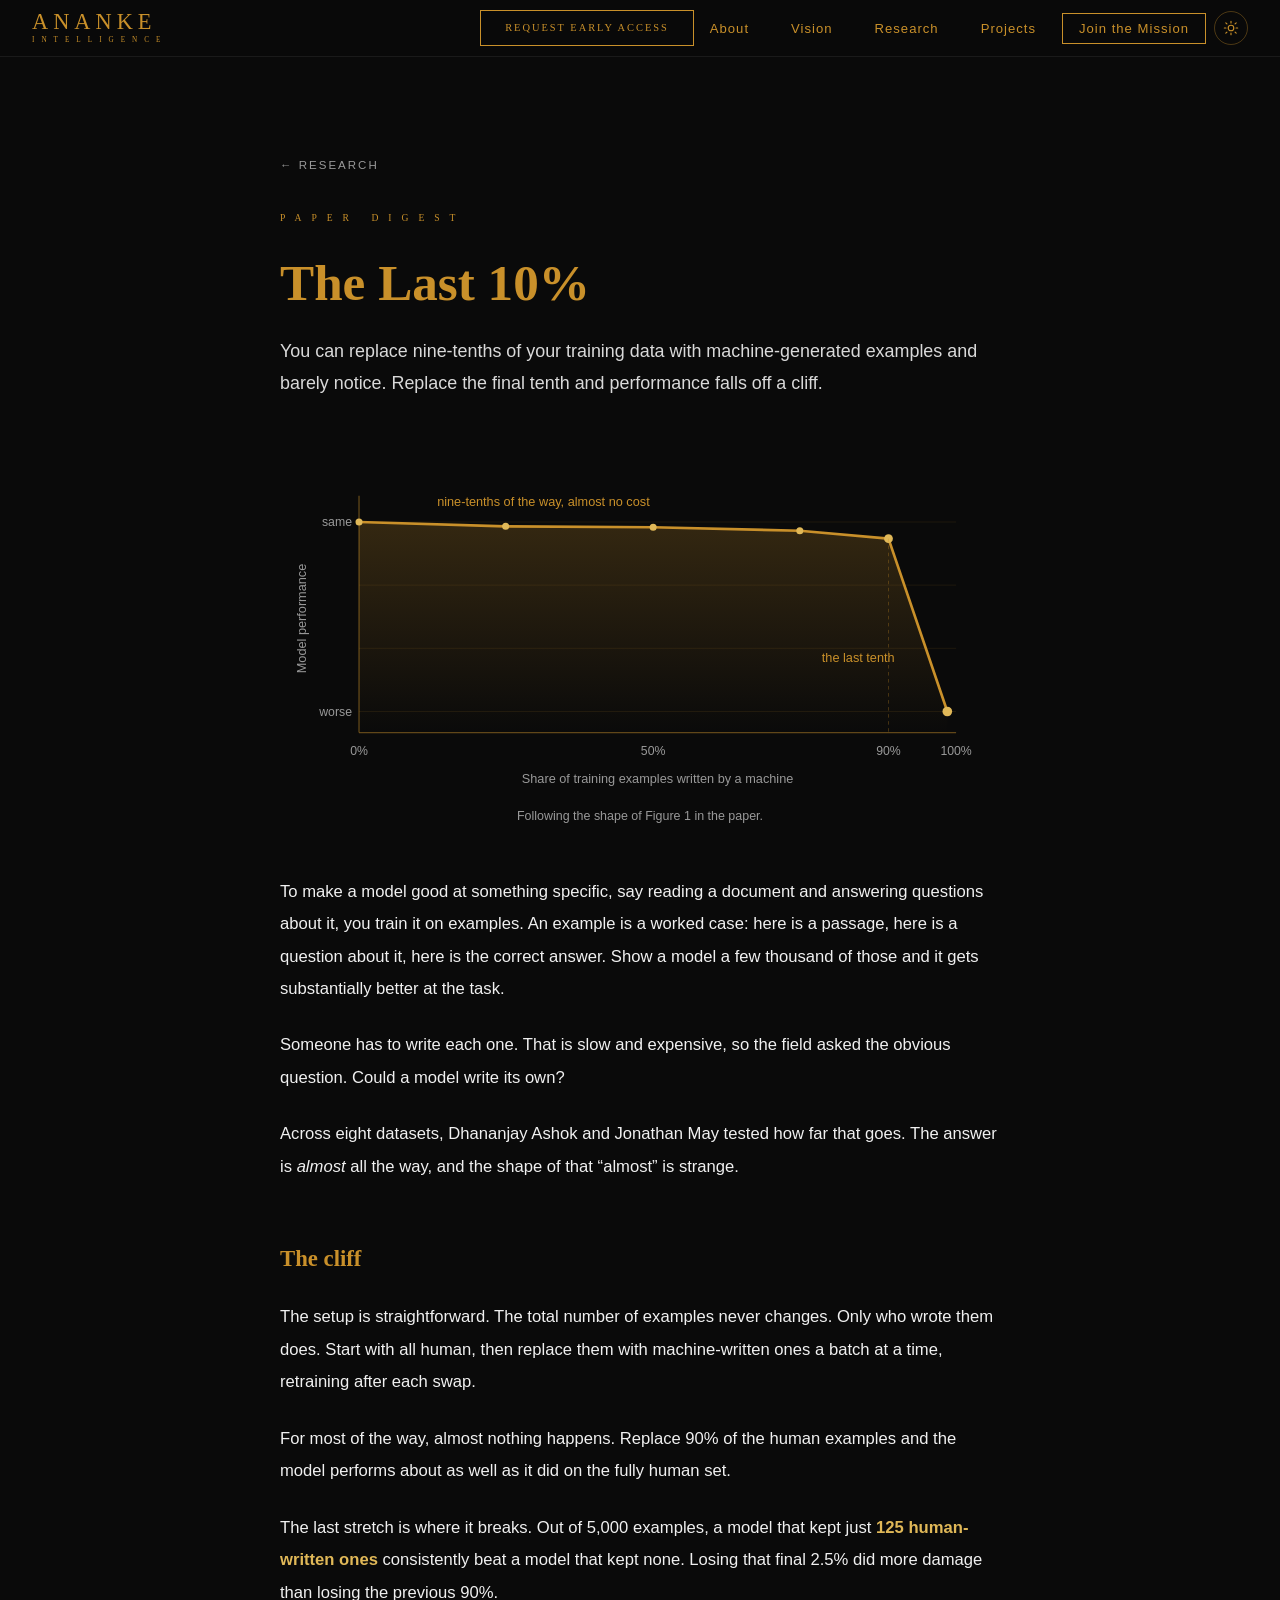
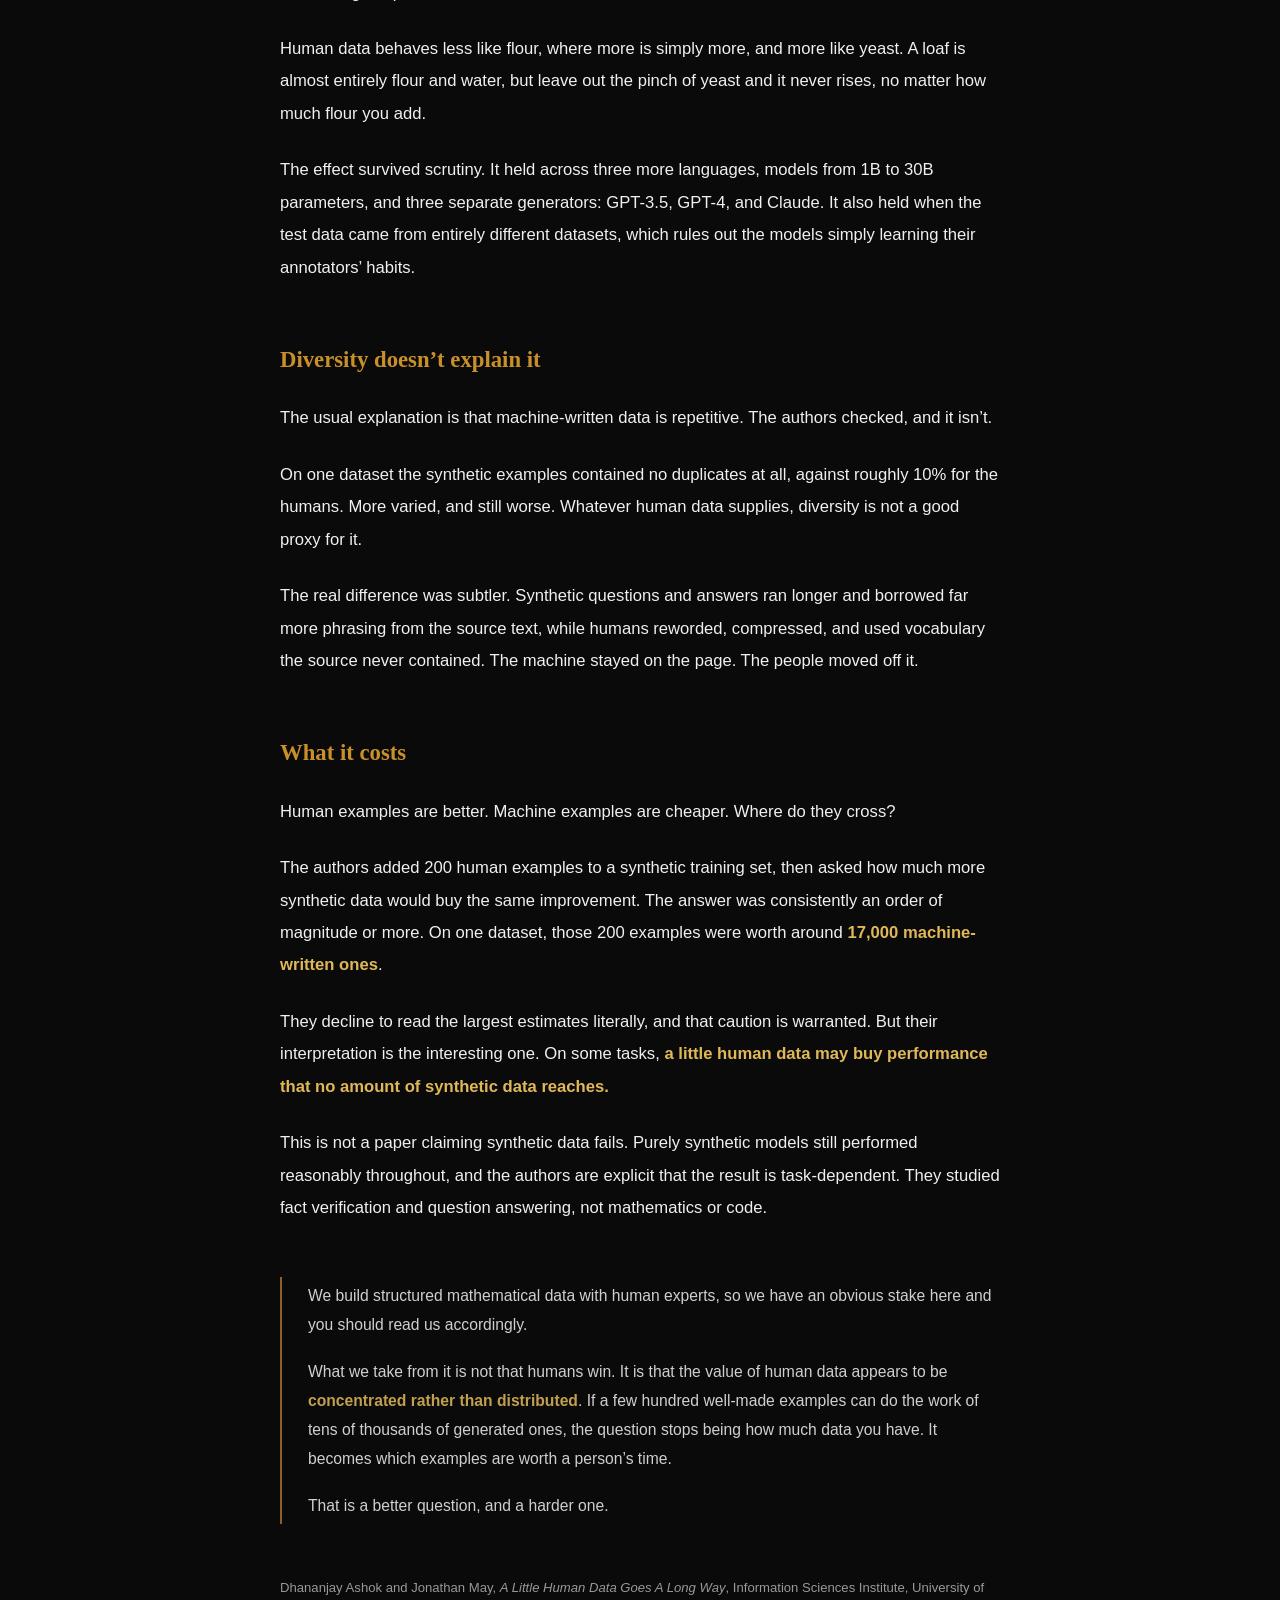
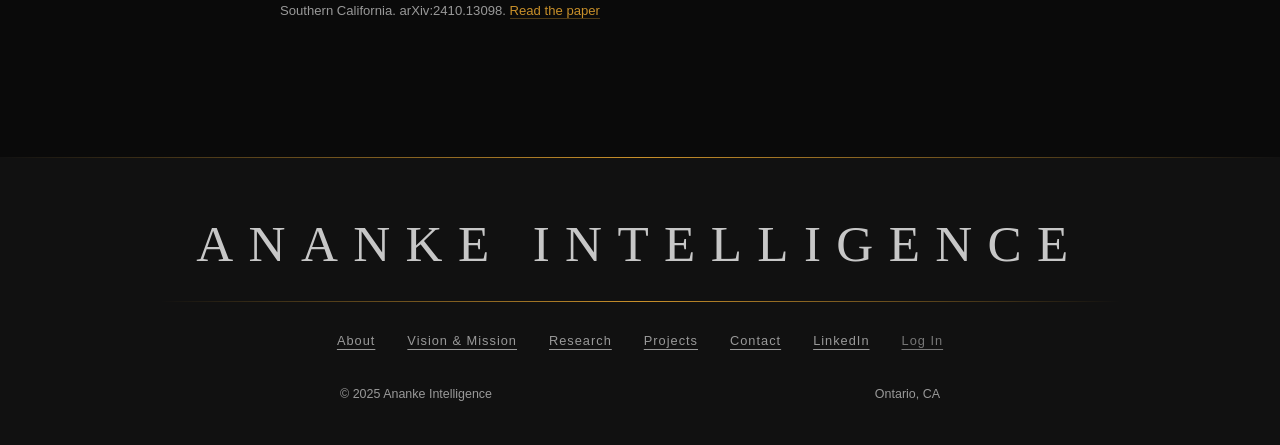
==== commit 83d938e3: "Make dark the default theme The site followed the visitor's operating system when no choice was stor" ====
--- a/research/the-last-10/index.html
+++ b/research/the-last-10/index.html
@@ -41,8 +41,8 @@
   <link rel="icon" type="image/png" href="../../pictures/logo_without_anankeintelligence.jpg" />
   <script>
     /* Applied before the first paint so a returning visitor never sees a
-       flash of the other theme. No stored choice means no attribute, which
-       leaves prefers-color-scheme in the stylesheet in charge. */
+       flash of the other theme. No stored choice means no attribute, and the
+       stylesheet's base tokens are the dark ones — dark is the default. */
     (function () {
       try {
         var t = localStorage.getItem('ananke-theme');
@@ -50,7 +50,7 @@
       } catch (e) {}
     })();
   </script>
-  <link rel="stylesheet" href="../../styles.css?v=10" />
+  <link rel="stylesheet" href="../../styles.css?v=11" />
   <link rel="preconnect" href="https://fonts.googleapis.com" />
   <link rel="preconnect" href="https://fonts.gstatic.com" crossorigin />
   <link href="https://fonts.googleapis.com/css2?family=Cinzel:wght@400;600;700;800;900&family=Lato:wght@300;400;700&display=swap" rel="stylesheet" />
@@ -229,6 +229,6 @@
     </div>
   </footer>
 
-  <script src="../../script.js?v=10"></script>
+  <script src="../../script.js?v=11"></script>
 </body>
 </html>
--- a/styles.css
+++ b/styles.css
@@ -45,6 +45,7 @@
 }
 
 :root[data-theme='light'] {
+  color-scheme: light;
   --bg:         #faf9f7;
   --bg-2:       #f4f2ee;
   --bg-3:       #eae6df;
@@ -68,30 +69,12 @@
   --scheme:     light;
 }
 
-/* No stored preference: follow the operating system. */
-@media (prefers-color-scheme: light) {
-  :root:not([data-theme]) {
-    --bg:         #faf9f7;
-    --bg-2:       #f4f2ee;
-    --bg-3:       #eae6df;
-    --gold:       #8b6320;
-    --gold-lt:    #6d4c14;
-    --gold-dk:    #b98a2c;
-    --gold-rgb:   139, 99, 32;
-    --gold-flare: #a97518;
-    --text:       #1a1713;
-    --text-rgb:   26, 23, 19;
-    --text-dim:   #5f574a;
-    --border:     rgba(139, 99, 32, 0.24);
-    --border-soft: rgba(0, 0, 0, 0.08);
-    --nav-bg:     rgba(250, 249, 247, 0.94);
-    --card-shadow: 0 10px 30px rgba(90, 70, 30, 0.12);
-    --glow:       0.28;
-    --logo-filter: brightness(0.92) saturate(1.1) contrast(1.06);
-    --icon-filter: brightness(0.5) saturate(1.45) contrast(1.15);
-    --scheme:     light;
-  }
-}
+/* Dark is the default, not a preference. The site is a black-and-gold brand
+   and that is the version people should meet first; light exists for anyone
+   who wants it and is opted into explicitly. So there is deliberately no
+   prefers-color-scheme rule here — no stored choice means the dark tokens
+   above apply, whatever the operating system says.
+   ─────────────────────────────────────────────────────────────────────── */
 
 :root {
   --font-head: 'Cinzel', serif;
@@ -99,7 +82,7 @@
   /* Kept so the ~120 rules written against the old names still resolve. */
   --white: var(--text);
   --gray:  var(--text-dim);
-  color-scheme: light dark;
+  color-scheme: dark;
 }
 
 html {
@@ -362,14 +345,10 @@
 }
 /* One button, two glyphs: show the icon for the mode the click will produce,
    which is the convention people already read on other sites. */
-.theme-toggle .icon-sun  { display: none; }
-.theme-toggle .icon-moon { display: block; }
-:root[data-theme='dark'] .theme-toggle .icon-sun  { display: block; }
-:root[data-theme='dark'] .theme-toggle .icon-moon { display: none; }
-@media (prefers-color-scheme: dark) {
-  :root:not([data-theme]) .theme-toggle .icon-sun  { display: block; }
-  :root:not([data-theme]) .theme-toggle .icon-moon { display: none; }
-}
+.theme-toggle .icon-sun  { display: block; }
+.theme-toggle .icon-moon { display: none; }
+:root[data-theme='light'] .theme-toggle .icon-sun  { display: none; }
+:root[data-theme='light'] .theme-toggle .icon-moon { display: block; }
 .nav-links a {
   font-size: 0.82rem;
   letter-spacing: 1px;
@@ -2360,16 +2339,8 @@
    the light-mode gold without maintaining a second copy of the file. */
 :root[data-theme='light'] .post-figure img,
 :root[data-theme='light'] .research-card-media img { filter: brightness(.72) saturate(1.3); }
-@media (prefers-color-scheme: light) {
-  :root:not([data-theme]) .post-figure img,
-  :root:not([data-theme]) .research-card-media img { filter: brightness(.72) saturate(1.3); }
-}
 
 /* Ghosted numerals were tuned to sit just above pure black. On cream the same
    opacity disappears entirely. */
 :root[data-theme='light'] .vp-numeral { opacity: .16; }
 :root[data-theme='light'] .vp-adv-num { opacity: .26; }
-@media (prefers-color-scheme: light) {
-  :root:not([data-theme]) .vp-numeral { opacity: .16; }
-  :root:not([data-theme]) .vp-adv-num { opacity: .26; }
-}
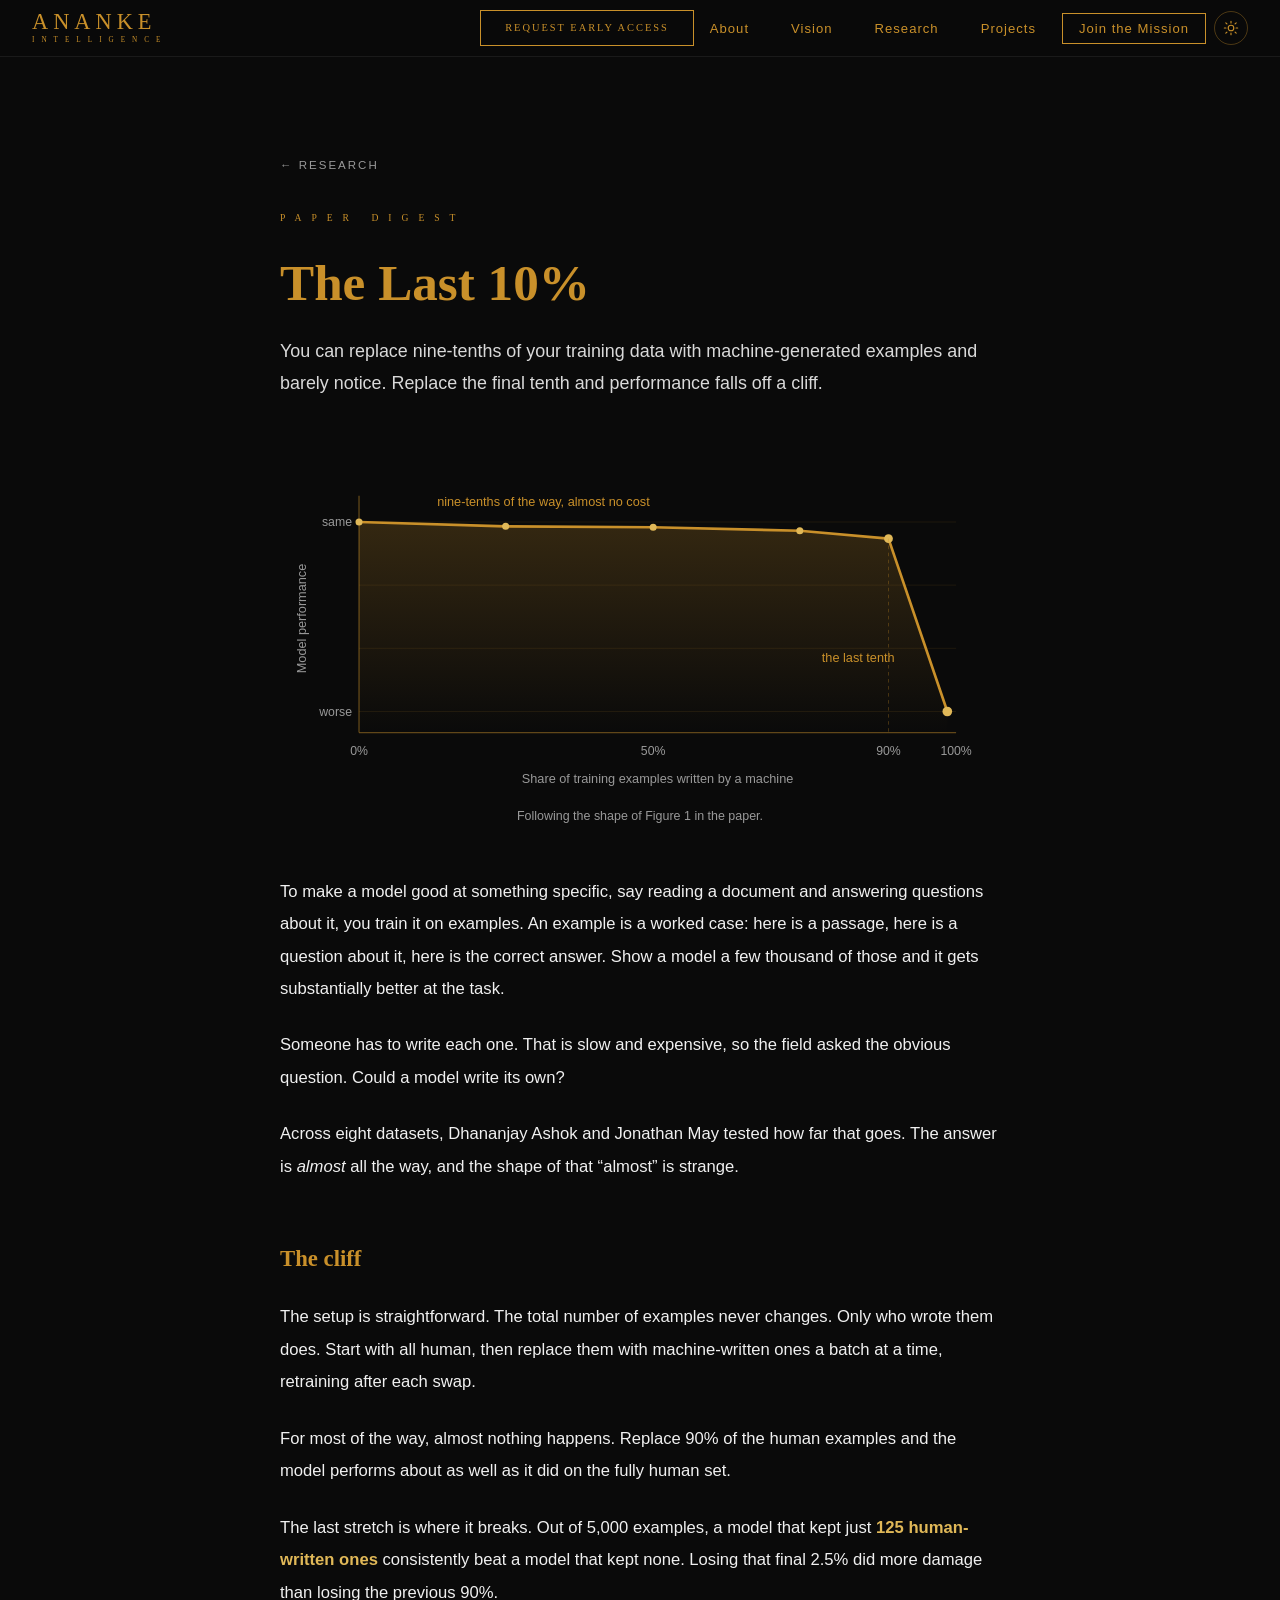
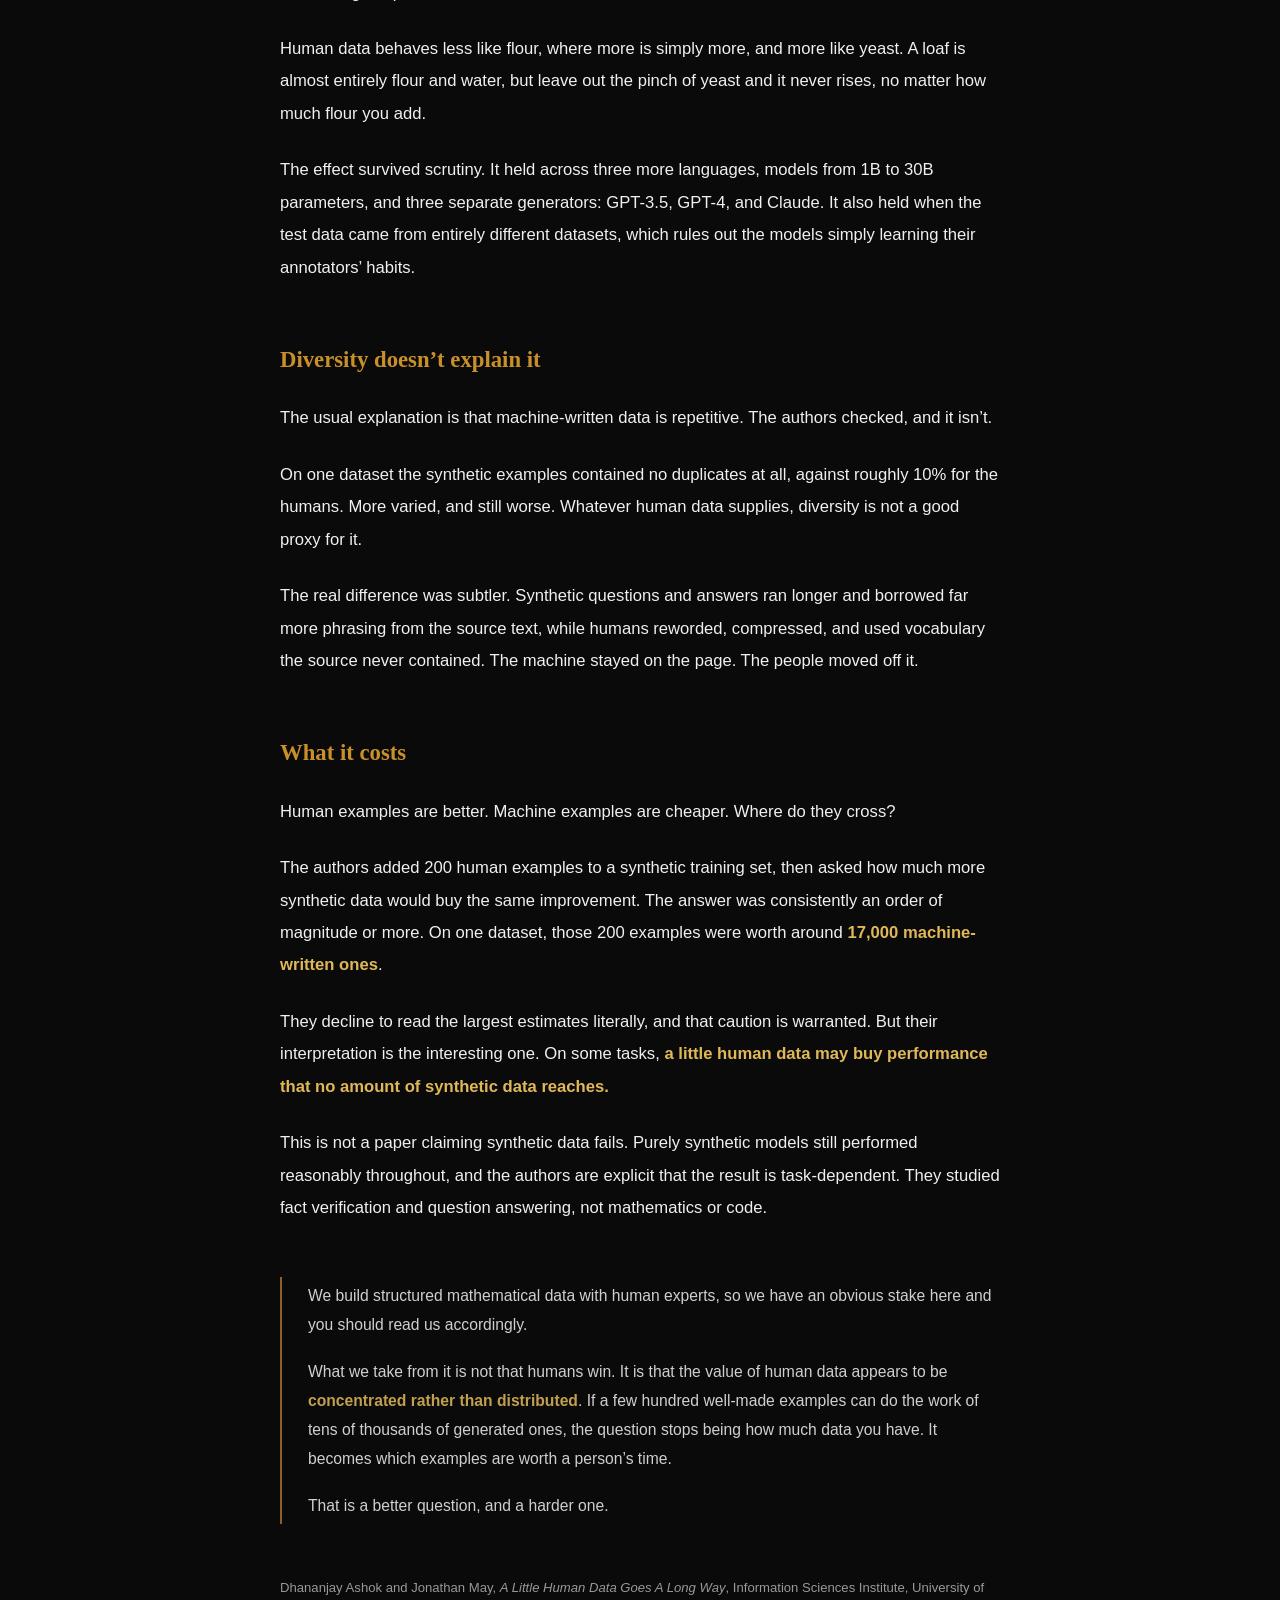
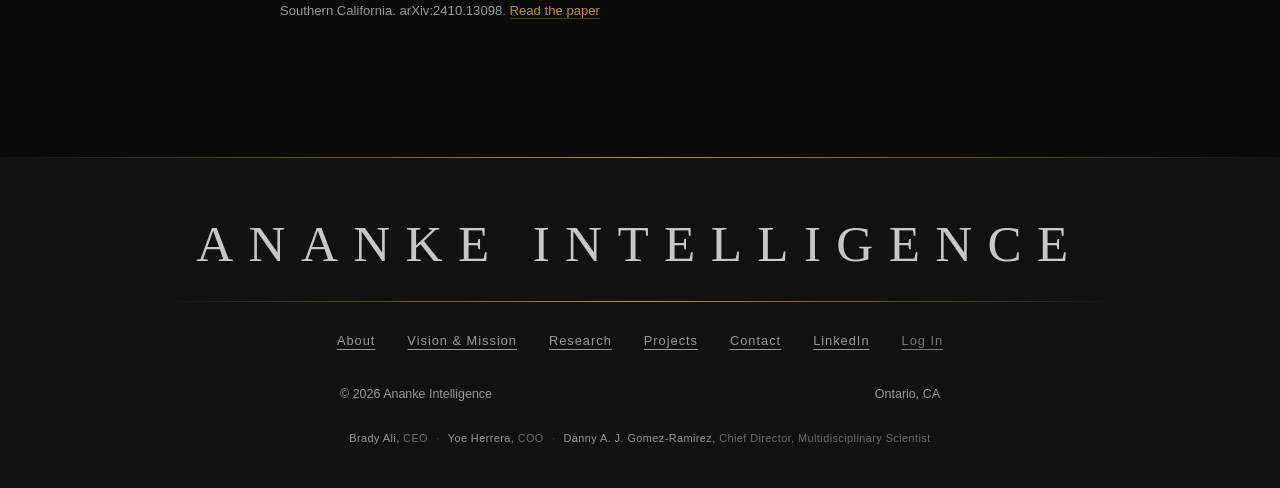
==== commit cc3212af: "Sign the footer with the three founders The team voted to put their names on the site while the comp" ====
--- a/research/the-last-10/index.html
+++ b/research/the-last-10/index.html
@@ -50,7 +50,7 @@
       } catch (e) {}
     })();
   </script>
-  <link rel="stylesheet" href="../../styles.css?v=11" />
+  <link rel="stylesheet" href="../../styles.css?v=12" />
   <link rel="preconnect" href="https://fonts.googleapis.com" />
   <link rel="preconnect" href="https://fonts.gstatic.com" crossorigin />
   <link href="https://fonts.googleapis.com/css2?family=Cinzel:wght@400;600;700;800;900&family=Lato:wght@300;400;700&display=swap" rel="stylesheet" />
@@ -97,7 +97,7 @@
     <a href="../../projects.html" onclick="closeMobileMenu()">Projects</a>
     <a href="../../contact.html" onclick="closeMobileMenu()">Join the Mission</a>
     <a href="../../contact.html" onclick="closeMobileMenu()" class="btn-mobile-access">Request Early Access</a>
-    <a href="https://ananke-platform.bradyalimedi.workers.dev" class="btn-mobile-login">Log In</a>
+    <a href="https://app.anankeintelligence.com" class="btn-mobile-login">Log In</a>
   </div>
 
   <!-- POST -->
@@ -221,14 +221,21 @@
       <a href="../../projects.html">Projects</a>
       <a href="../../contact.html">Contact</a>
       <a href="https://www.linkedin.com/company/ananke-intelligence" target="_blank" rel="noopener">LinkedIn</a>
-      <a href="https://ananke-platform.bradyalimedi.workers.dev" class="footer-login">Log In</a>
+      <a href="https://app.anankeintelligence.com" class="footer-login">Log In</a>
     </div>
     <div class="footer-bottom">
-      <span>© 2025 Ananke Intelligence</span>
+      <span>© 2026 Ananke Intelligence</span>
       <span>Ontario, CA</span>
     </div>
+    <div class="footer-people">
+      <span>Brady Ali, <span class="role">CEO</span></span>
+      <span class="sep">&middot;</span>
+      <span>Yoe Herrera, <span class="role">COO</span></span>
+      <span class="sep">&middot;</span>
+      <span>Danny A. J. Gomez-Ramirez, <span class="role">Chief Director, Multidisciplinary Scientist</span></span>
+    </div>
   </footer>
 
-  <script src="../../script.js?v=11"></script>
+  <script src="../../script.js?v=12"></script>
 </body>
 </html>
--- a/styles.css
+++ b/styles.css
@@ -1257,6 +1257,36 @@
   color: var(--gray);
 }
 
+/* Leadership credit. The company is still in stealth, so this is a signature
+   rather than a team section: no heading, no links, no photographs. It takes
+   the same colour as the copyright line directly above it and sits one step
+   smaller, so it reads as footer furniture — someone looking for a name finds
+   it, someone scanning the page does not stop here.
+   Roles are dimmer than names because the names are the part being disclosed. */
+.footer-people {
+  display: flex;
+  flex-wrap: wrap;
+  justify-content: center;
+  align-items: baseline;
+  max-width: 640px;
+  margin: 24px auto 0;
+  font-size: 0.68rem;
+  letter-spacing: 0.04em;
+  line-height: 1.7;
+  color: var(--gray);
+}
+
+.footer-people .role {
+  opacity: 0.68;
+}
+
+/* The separator earns its own element so it can be dropped on narrow screens,
+   where the line stacks and a middot between stacked rows reads as debris. */
+.footer-people .sep {
+  opacity: 0.38;
+  margin: 0 0.75em;
+}
+
 /* ═══════════════════════════════════════════
    RESEARCH PAGE
 ═══════════════════════════════════════════ */
@@ -2049,6 +2079,14 @@
     flex-direction: column;
     align-items: center;
     gap: 6px;
+  }
+
+  .footer-people {
+    flex-direction: column;
+    gap: 2px;
+  }
+  .footer-people .sep {
+    display: none;
   }
 
   .contact-page-header,
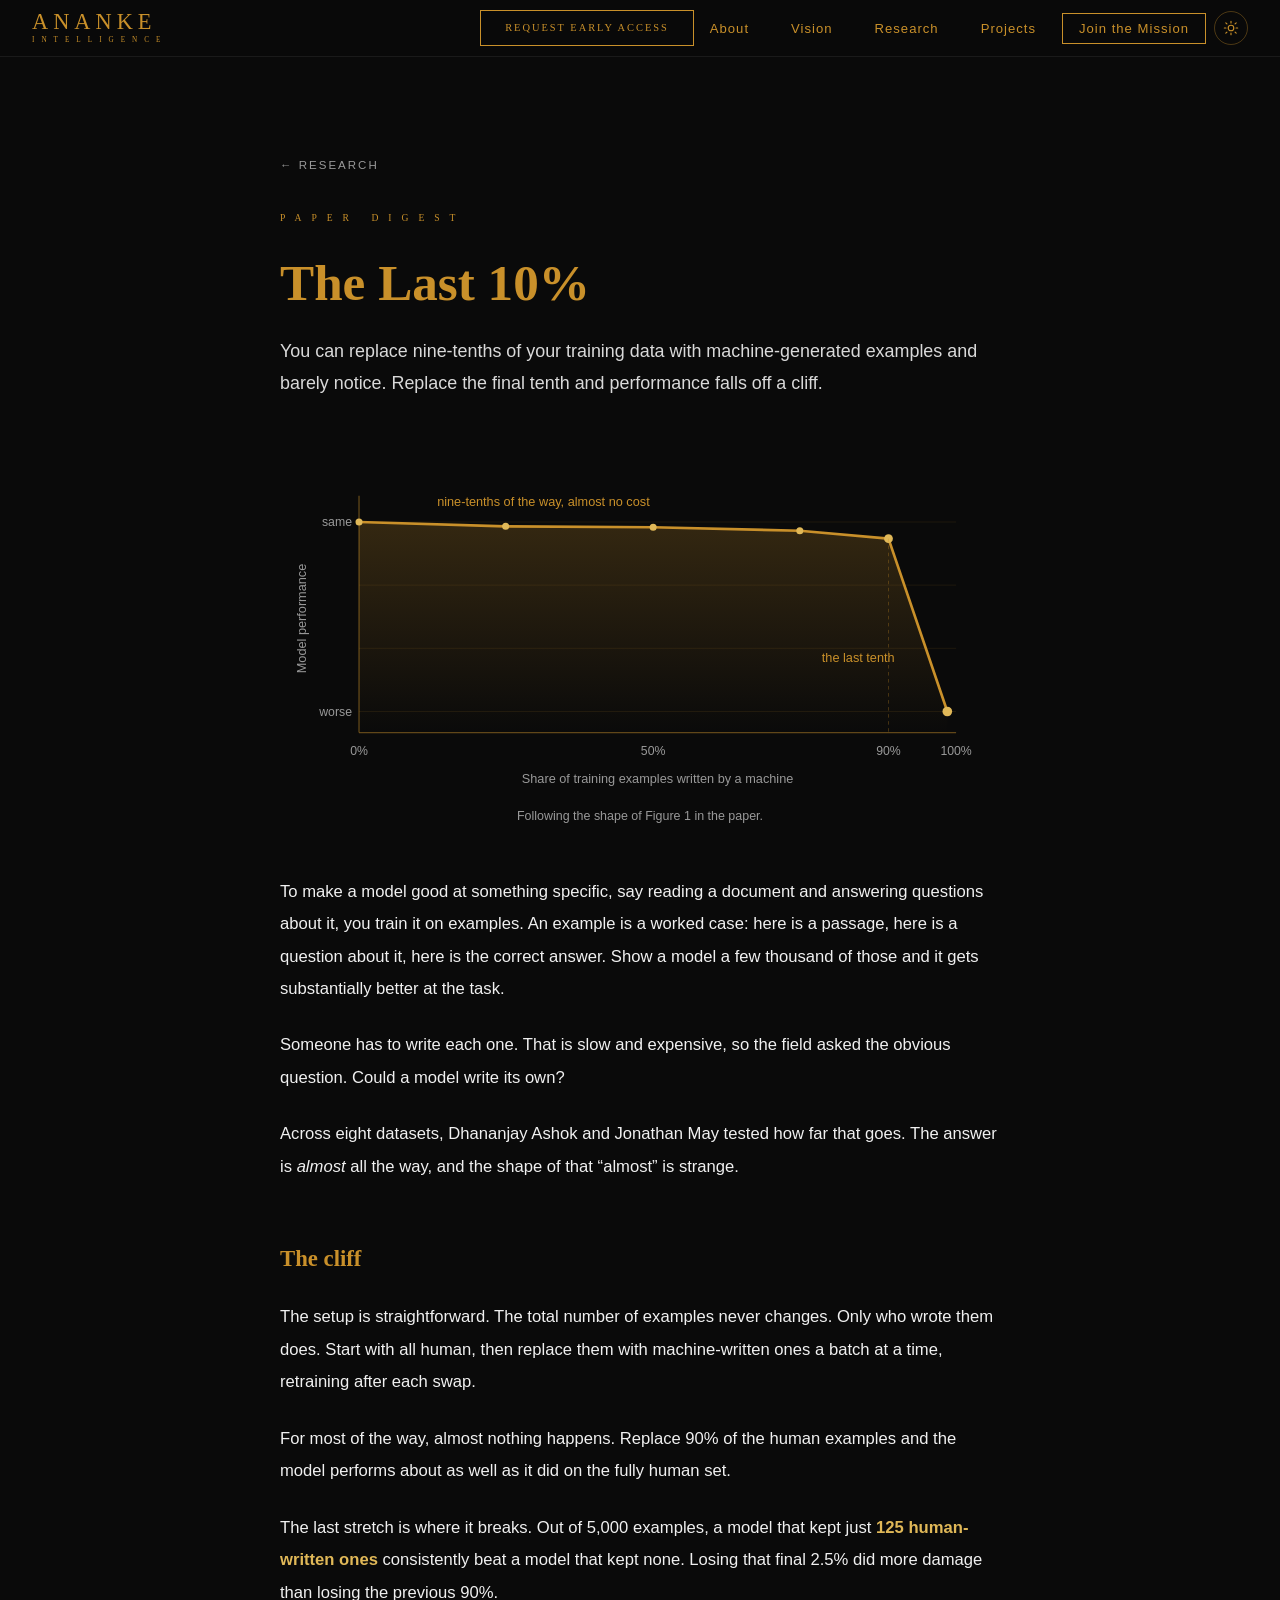
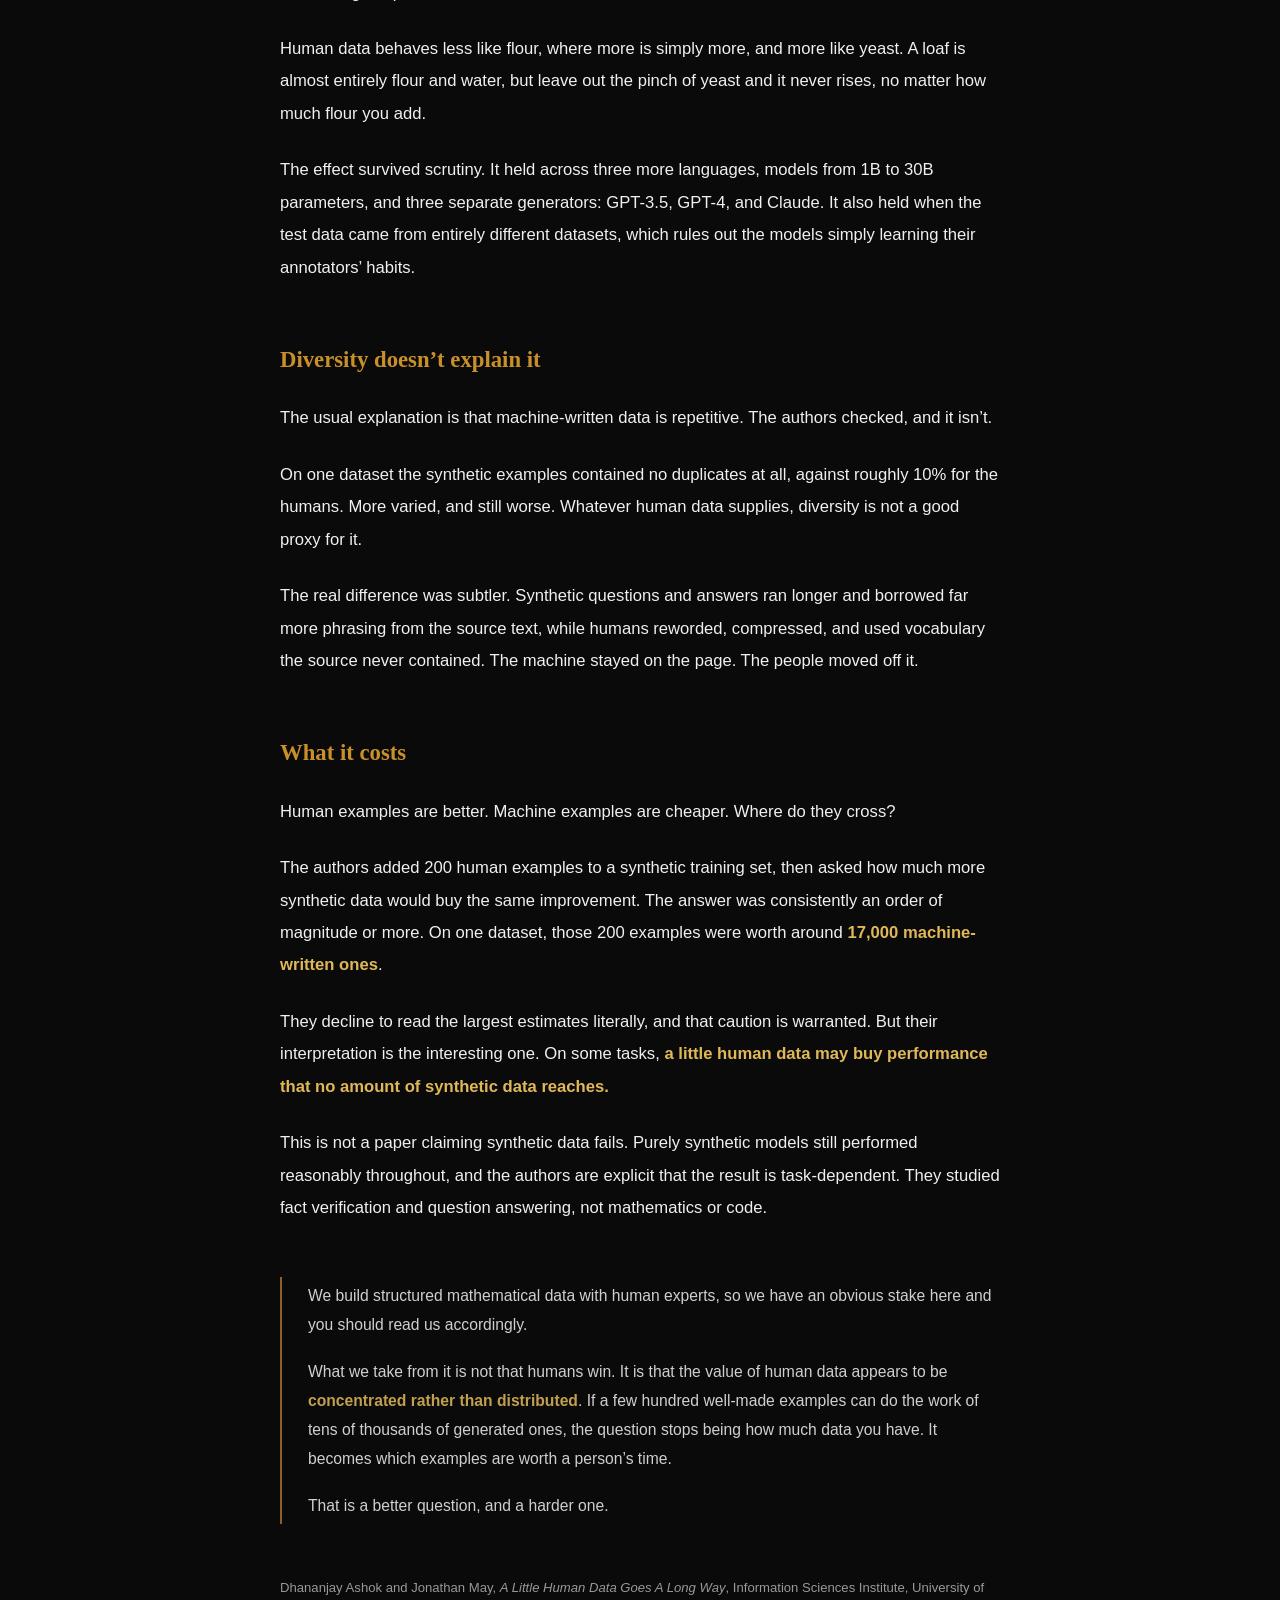
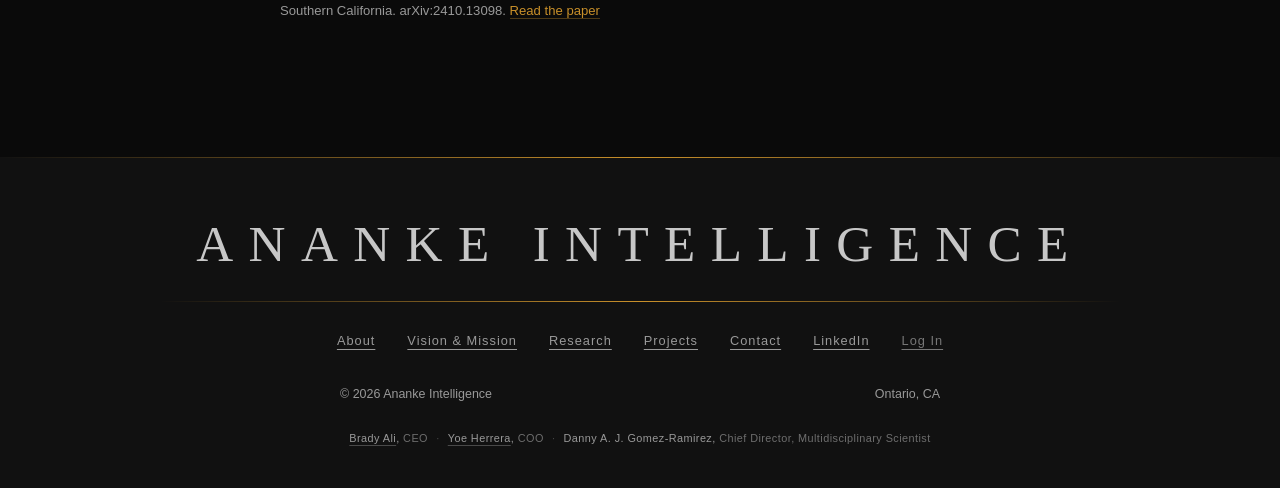
==== commit 1bfffcb0: "Let two of the founders' names carry their own links Yoe asked for a LinkedIn icon beneath his name." ====
--- a/research/the-last-10/index.html
+++ b/research/the-last-10/index.html
@@ -50,7 +50,7 @@
       } catch (e) {}
     })();
   </script>
-  <link rel="stylesheet" href="../../styles.css?v=12" />
+  <link rel="stylesheet" href="../../styles.css?v=13" />
   <link rel="preconnect" href="https://fonts.googleapis.com" />
   <link rel="preconnect" href="https://fonts.gstatic.com" crossorigin />
   <link href="https://fonts.googleapis.com/css2?family=Cinzel:wght@400;600;700;800;900&family=Lato:wght@300;400;700&display=swap" rel="stylesheet" />
@@ -228,14 +228,14 @@
       <span>Ontario, CA</span>
     </div>
     <div class="footer-people">
-      <span>Brady Ali, <span class="role">CEO</span></span>
+      <span><a href="https://bradyalimedi.com/" target="_blank" rel="noopener">Brady Ali</a>, <span class="role">CEO</span></span>
       <span class="sep">&middot;</span>
-      <span>Yoe Herrera, <span class="role">COO</span></span>
+      <span><a href="https://www.linkedin.com/in/yoeherrera/" target="_blank" rel="noopener">Yoe Herrera</a>, <span class="role">COO</span></span>
       <span class="sep">&middot;</span>
       <span>Danny A. J. Gomez-Ramirez, <span class="role">Chief Director, Multidisciplinary Scientist</span></span>
     </div>
   </footer>
 
-  <script src="../../script.js?v=12"></script>
+  <script src="../../script.js?v=13"></script>
 </body>
 </html>
--- a/styles.css
+++ b/styles.css
@@ -1280,6 +1280,30 @@
   opacity: 0.68;
 }
 
+/* The names carry their own links. An icon under each name would add a second
+   visual element per person, and since the destinations differ in kind -- a
+   LinkedIn profile, a personal site, and nothing at all for the third -- that
+   means two mismatched glyphs and a gap, which draws more attention than the
+   names do. A linked name adds nothing to the layout.
+
+   The underline is faint rather than absent. A link marked by colour alone
+   vanishes for anyone who cannot pick that colour out, and this is already the
+   quietest type on the page; a 25%-opacity rule keeps it findable without
+   making it loud. Gold on hover matches the footer nav above it. */
+.footer-people a {
+  color: inherit;
+  text-decoration: underline;
+  text-decoration-thickness: 1px;
+  text-underline-offset: 3px;
+  text-decoration-color: rgba(var(--text-rgb), 0.25);
+  transition: color 0.2s ease, text-decoration-color 0.2s ease;
+}
+
+.footer-people a:hover {
+  color: var(--gold);
+  text-decoration-color: var(--gold);
+}
+
 /* The separator earns its own element so it can be dropped on narrow screens,
    where the line stacks and a middot between stacked rows reads as debris. */
 .footer-people .sep {
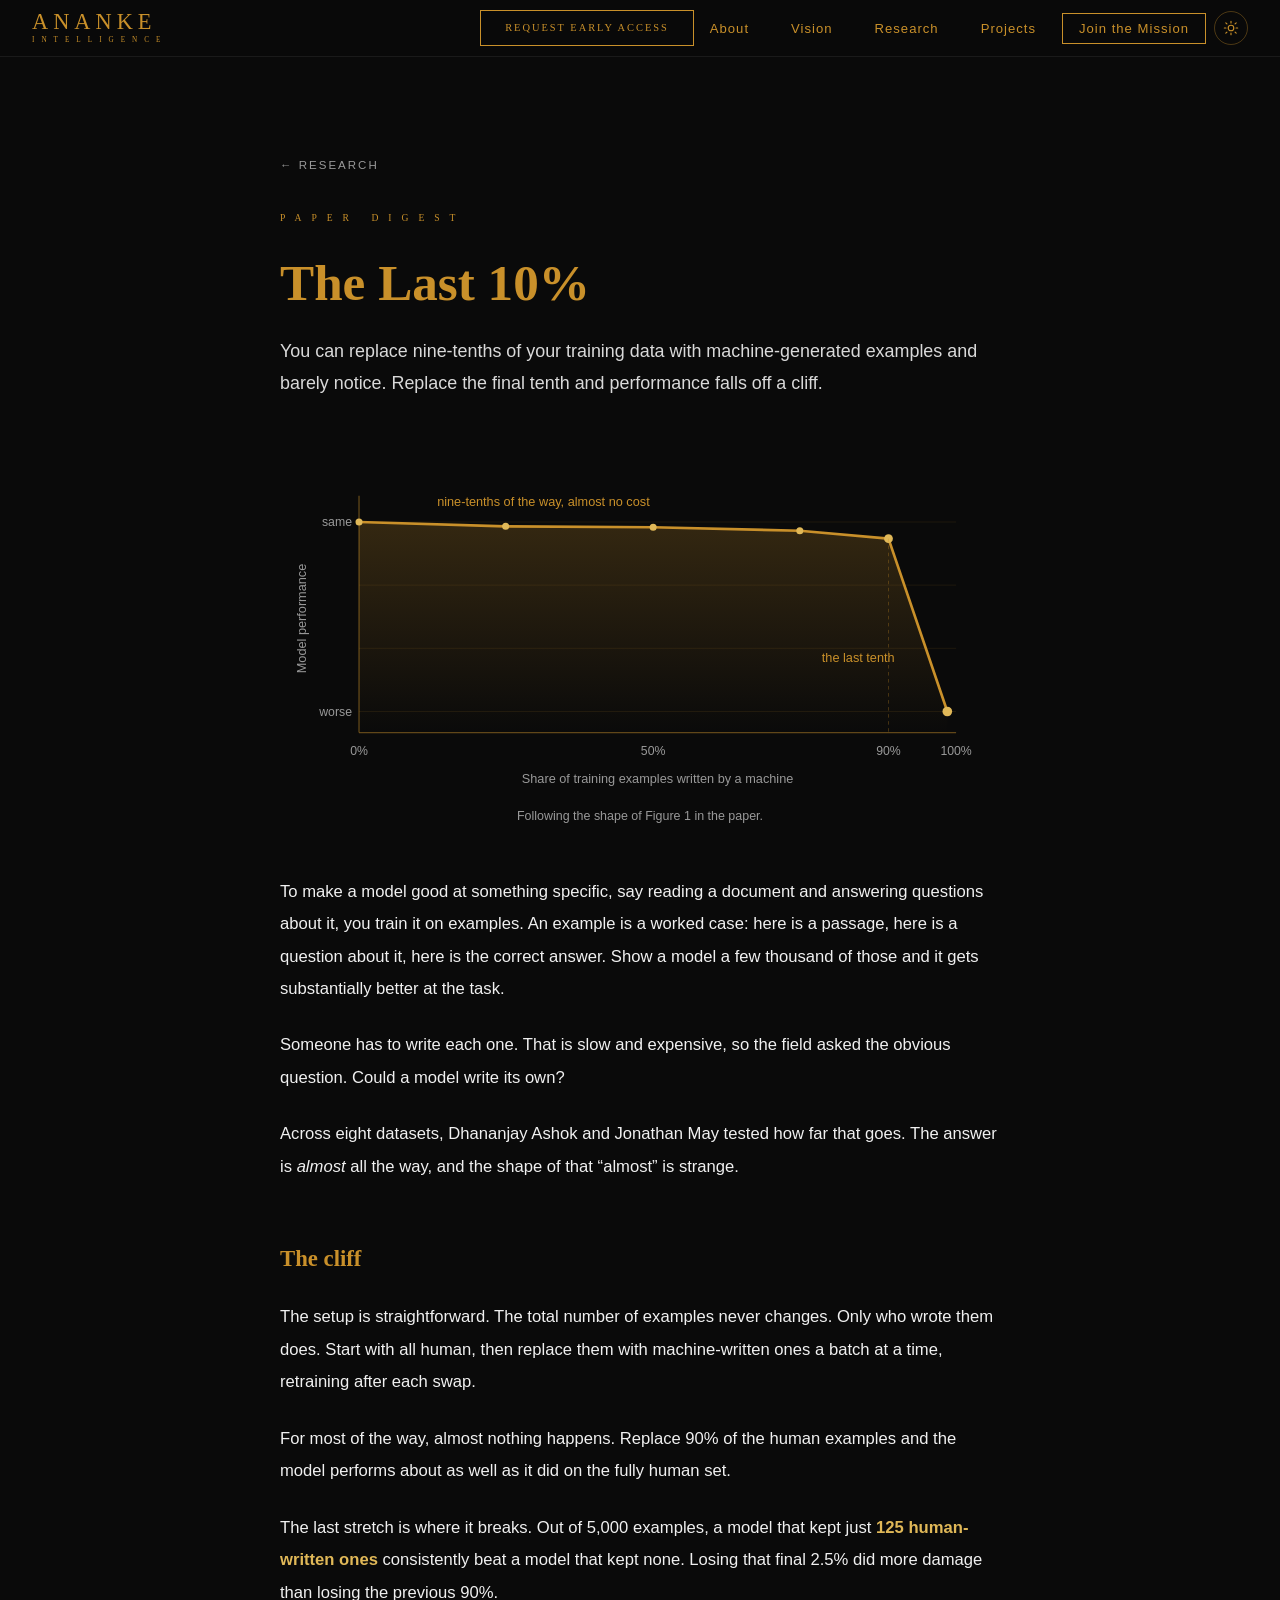
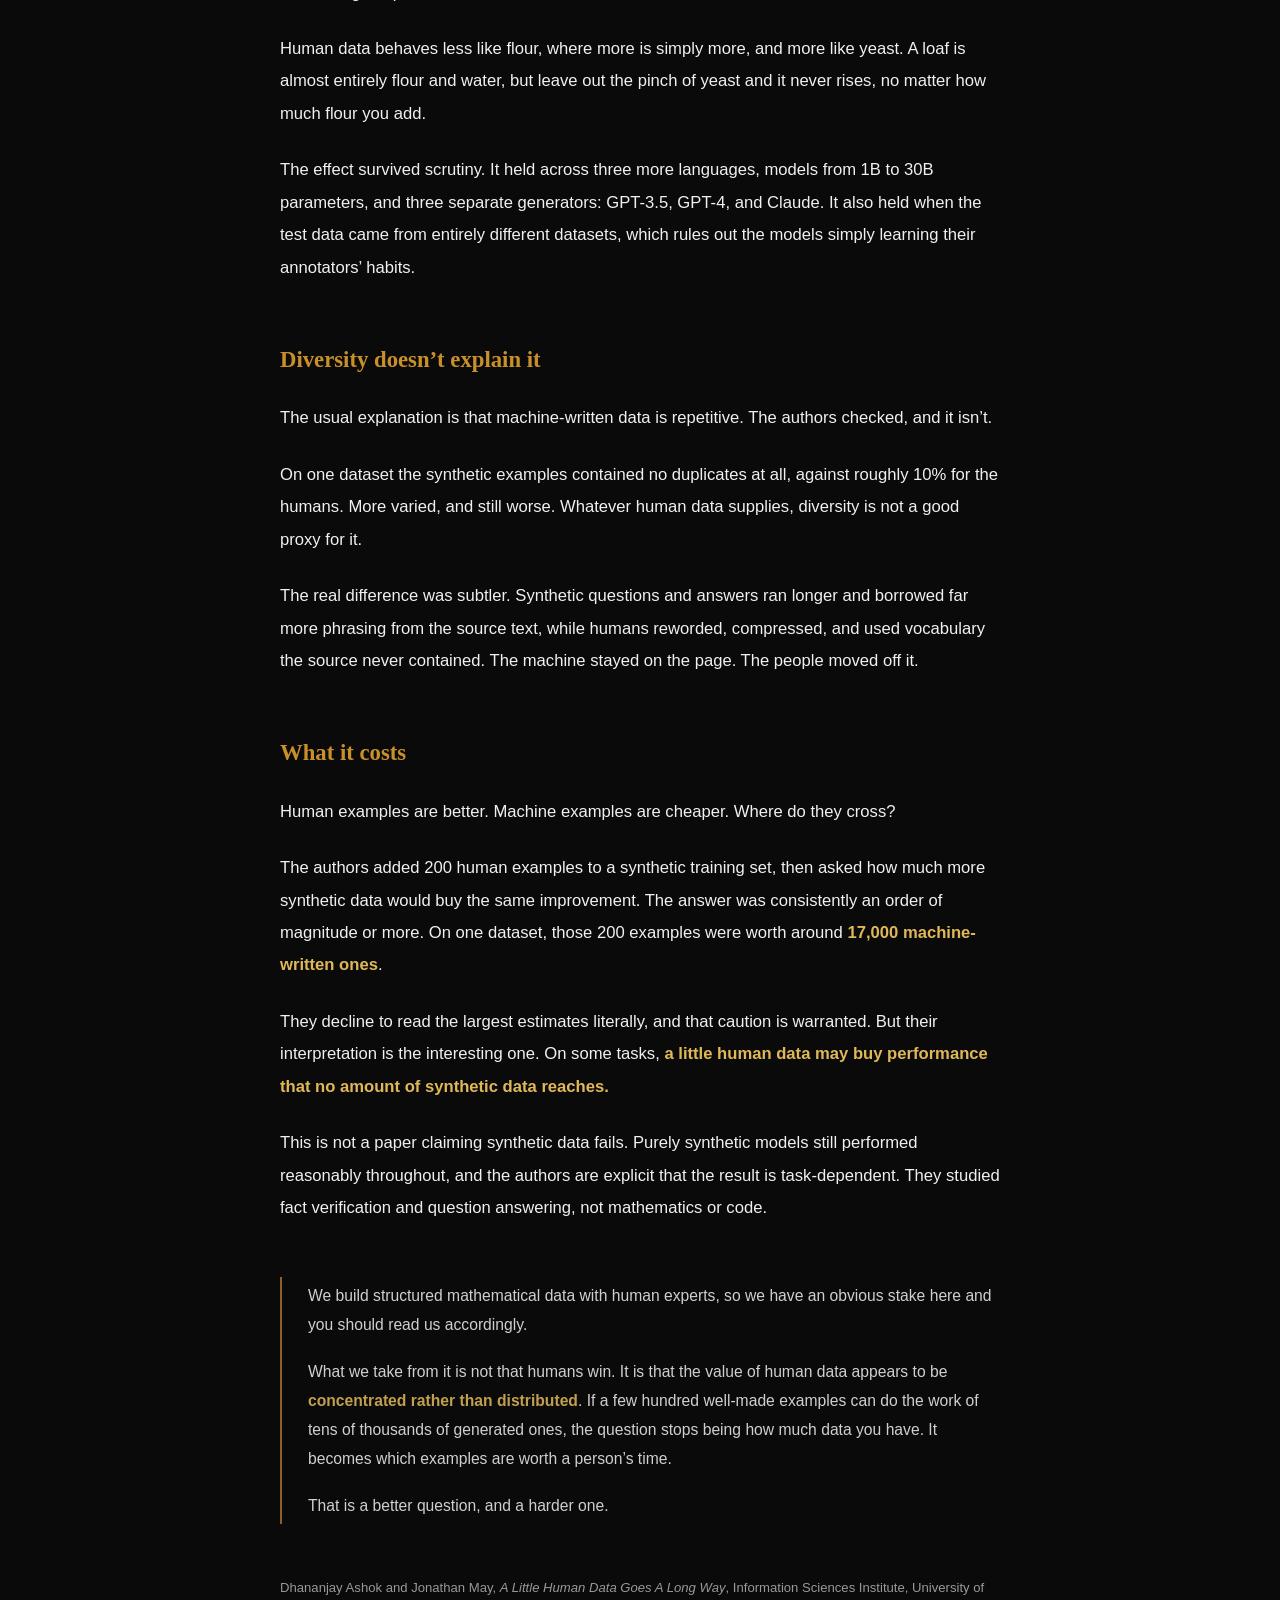
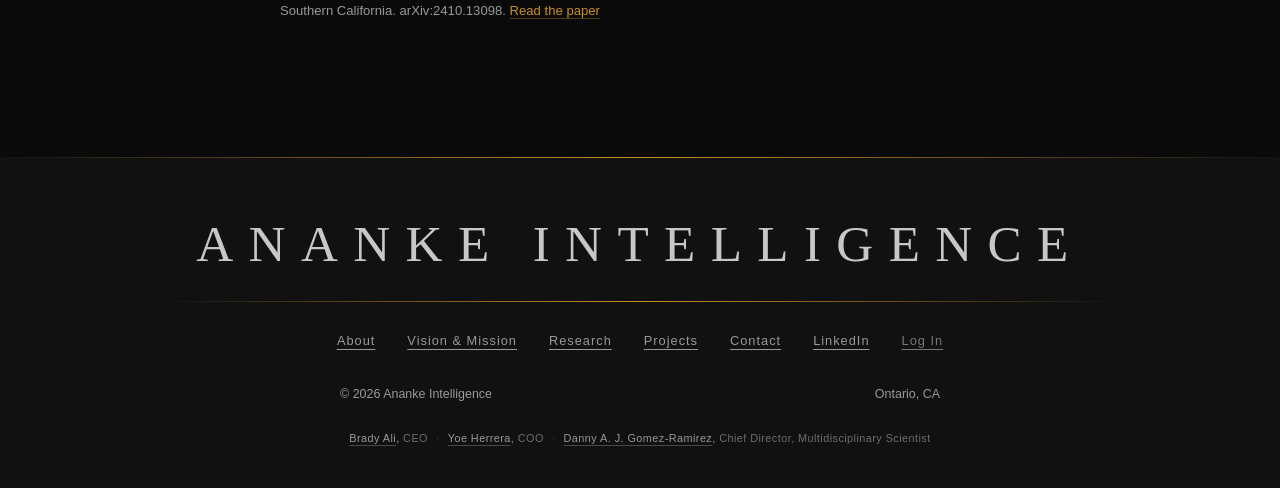
==== commit 7c889ee2: "Link Danny's name as well, completing the row All three names now carry their own destination, which" ====
--- a/research/the-last-10/index.html
+++ b/research/the-last-10/index.html
@@ -232,7 +232,7 @@
       <span class="sep">&middot;</span>
       <span><a href="https://www.linkedin.com/in/yoeherrera/" target="_blank" rel="noopener">Yoe Herrera</a>, <span class="role">COO</span></span>
       <span class="sep">&middot;</span>
-      <span>Danny A. J. Gomez-Ramirez, <span class="role">Chief Director, Multidisciplinary Scientist</span></span>
+      <span><a href="https://www.daj-gomezramirez.com/" target="_blank" rel="noopener">Danny A. J. Gomez-Ramirez</a>, <span class="role">Chief Director, Multidisciplinary Scientist</span></span>
     </div>
   </footer>
 
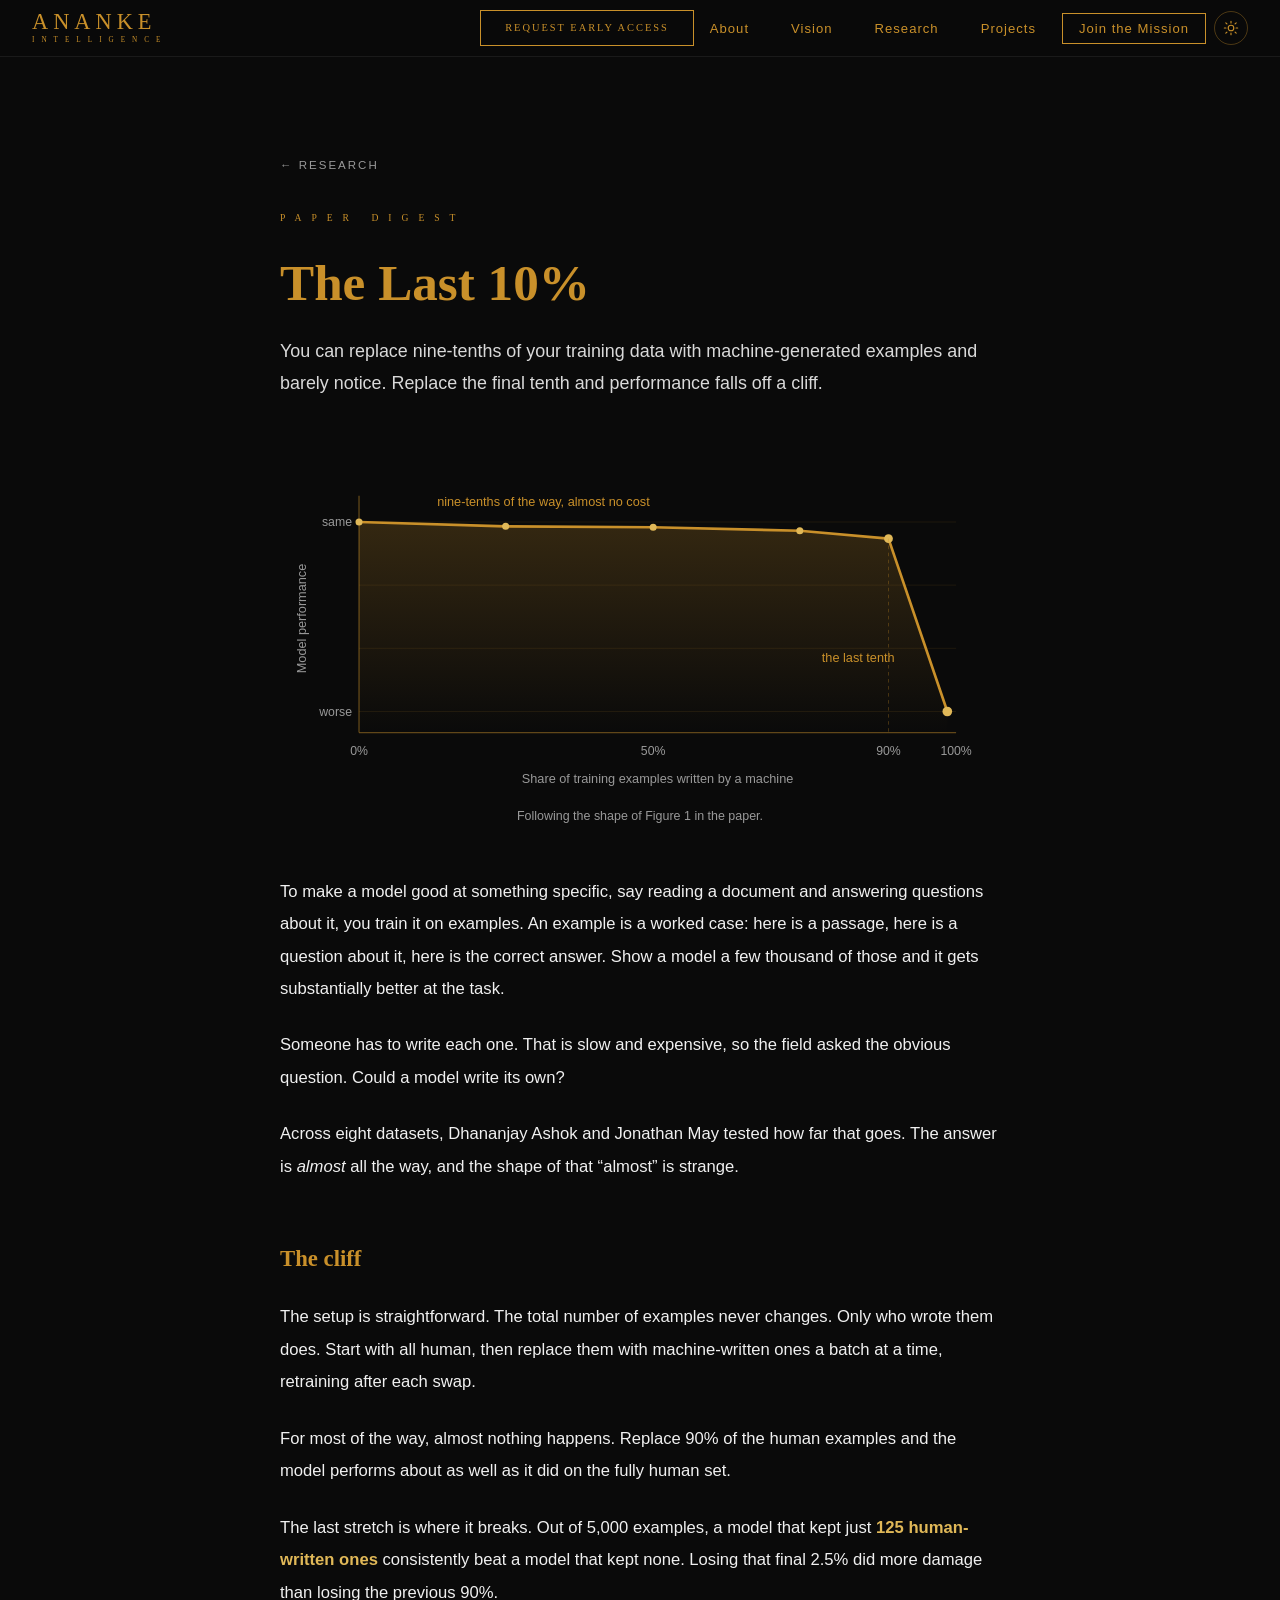
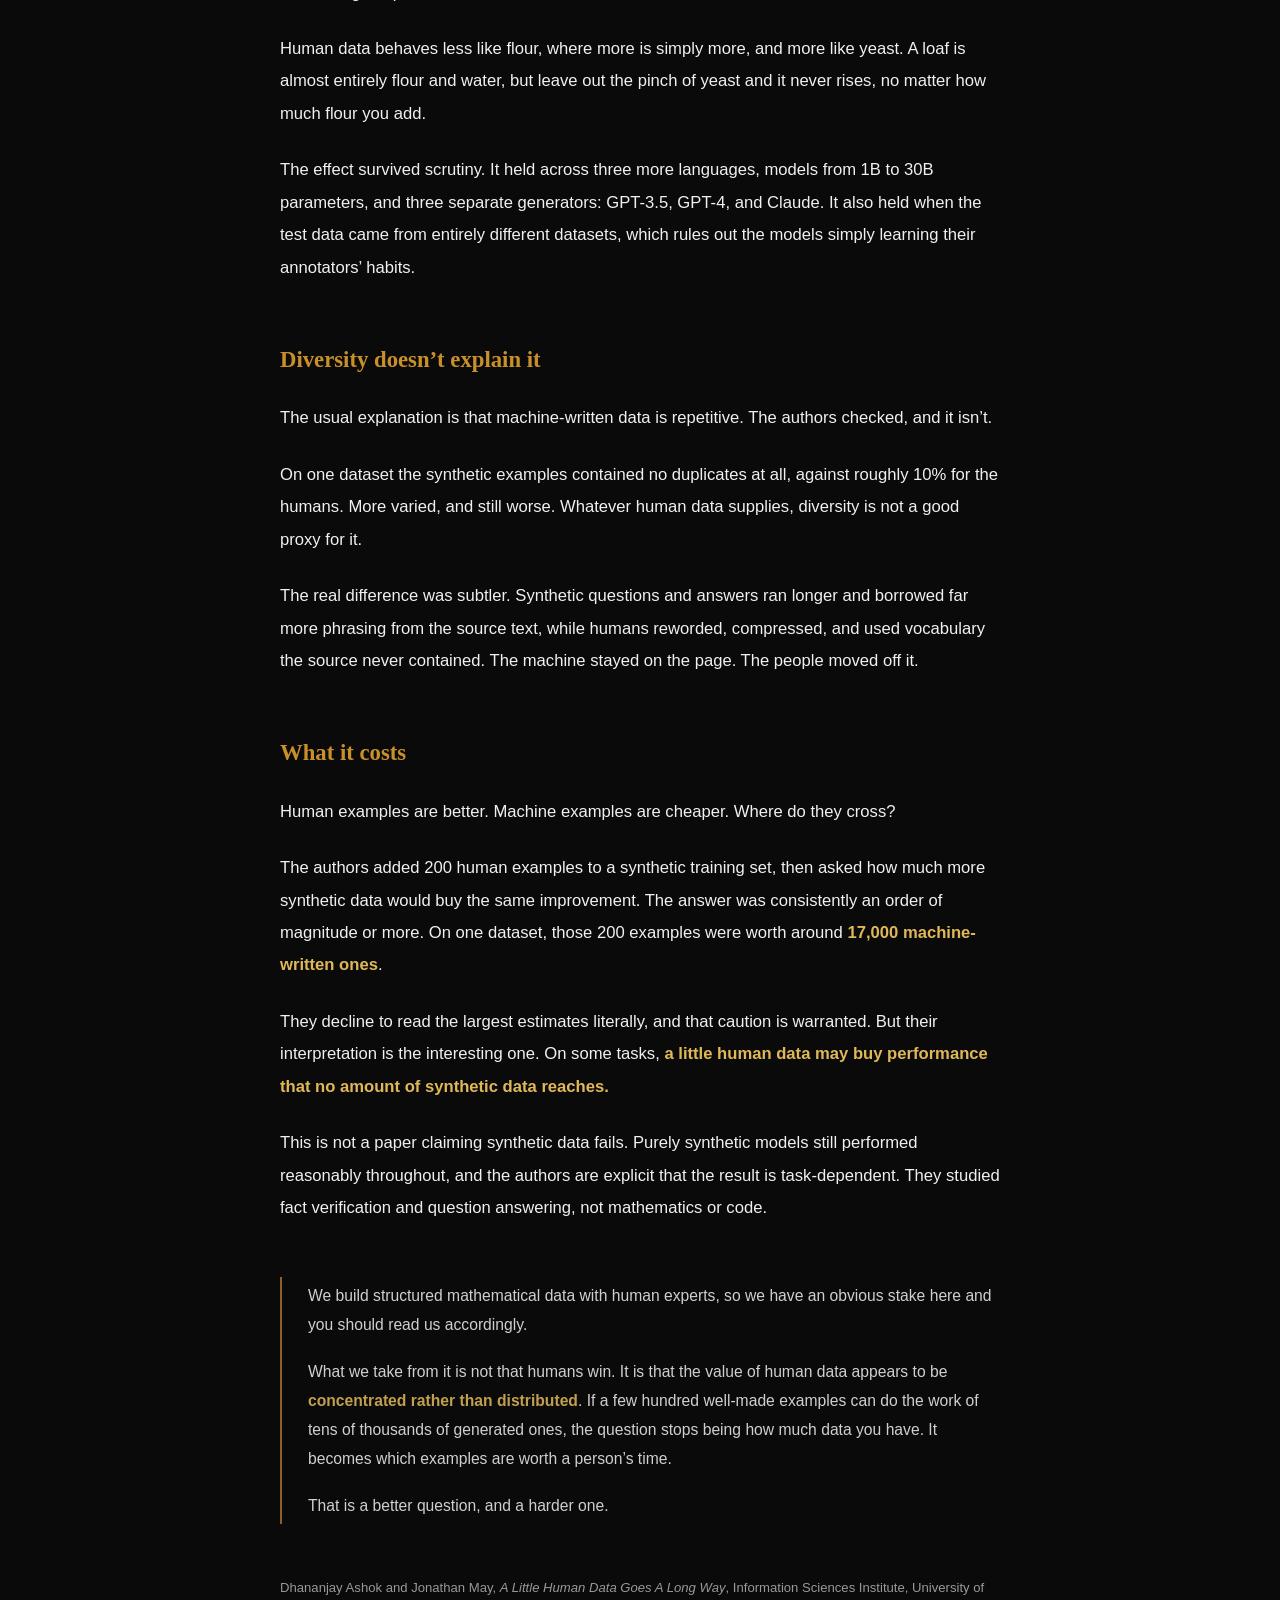
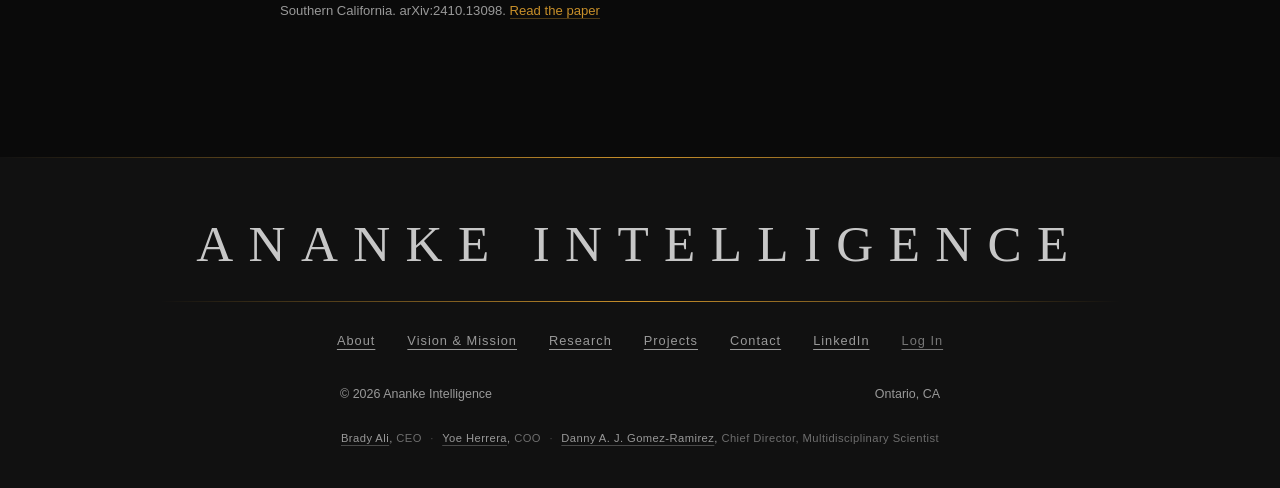
==== commit b6382f10: "Nudge the founder credit up to 11.2px Danny asked for it slightly larger. It was 0.68rem, which at t" ====
--- a/research/the-last-10/index.html
+++ b/research/the-last-10/index.html
@@ -50,7 +50,7 @@
       } catch (e) {}
     })();
   </script>
-  <link rel="stylesheet" href="../../styles.css?v=13" />
+  <link rel="stylesheet" href="../../styles.css?v=14" />
   <link rel="preconnect" href="https://fonts.googleapis.com" />
   <link rel="preconnect" href="https://fonts.gstatic.com" crossorigin />
   <link href="https://fonts.googleapis.com/css2?family=Cinzel:wght@400;600;700;800;900&family=Lato:wght@300;400;700&display=swap" rel="stylesheet" />
@@ -236,6 +236,6 @@
     </div>
   </footer>
 
-  <script src="../../script.js?v=13"></script>
+  <script src="../../script.js?v=14"></script>
 </body>
 </html>
--- a/styles.css
+++ b/styles.css
@@ -1270,7 +1270,7 @@
   align-items: baseline;
   max-width: 640px;
   margin: 24px auto 0;
-  font-size: 0.68rem;
+  font-size: 0.70rem;
   letter-spacing: 0.04em;
   line-height: 1.7;
   color: var(--gray);
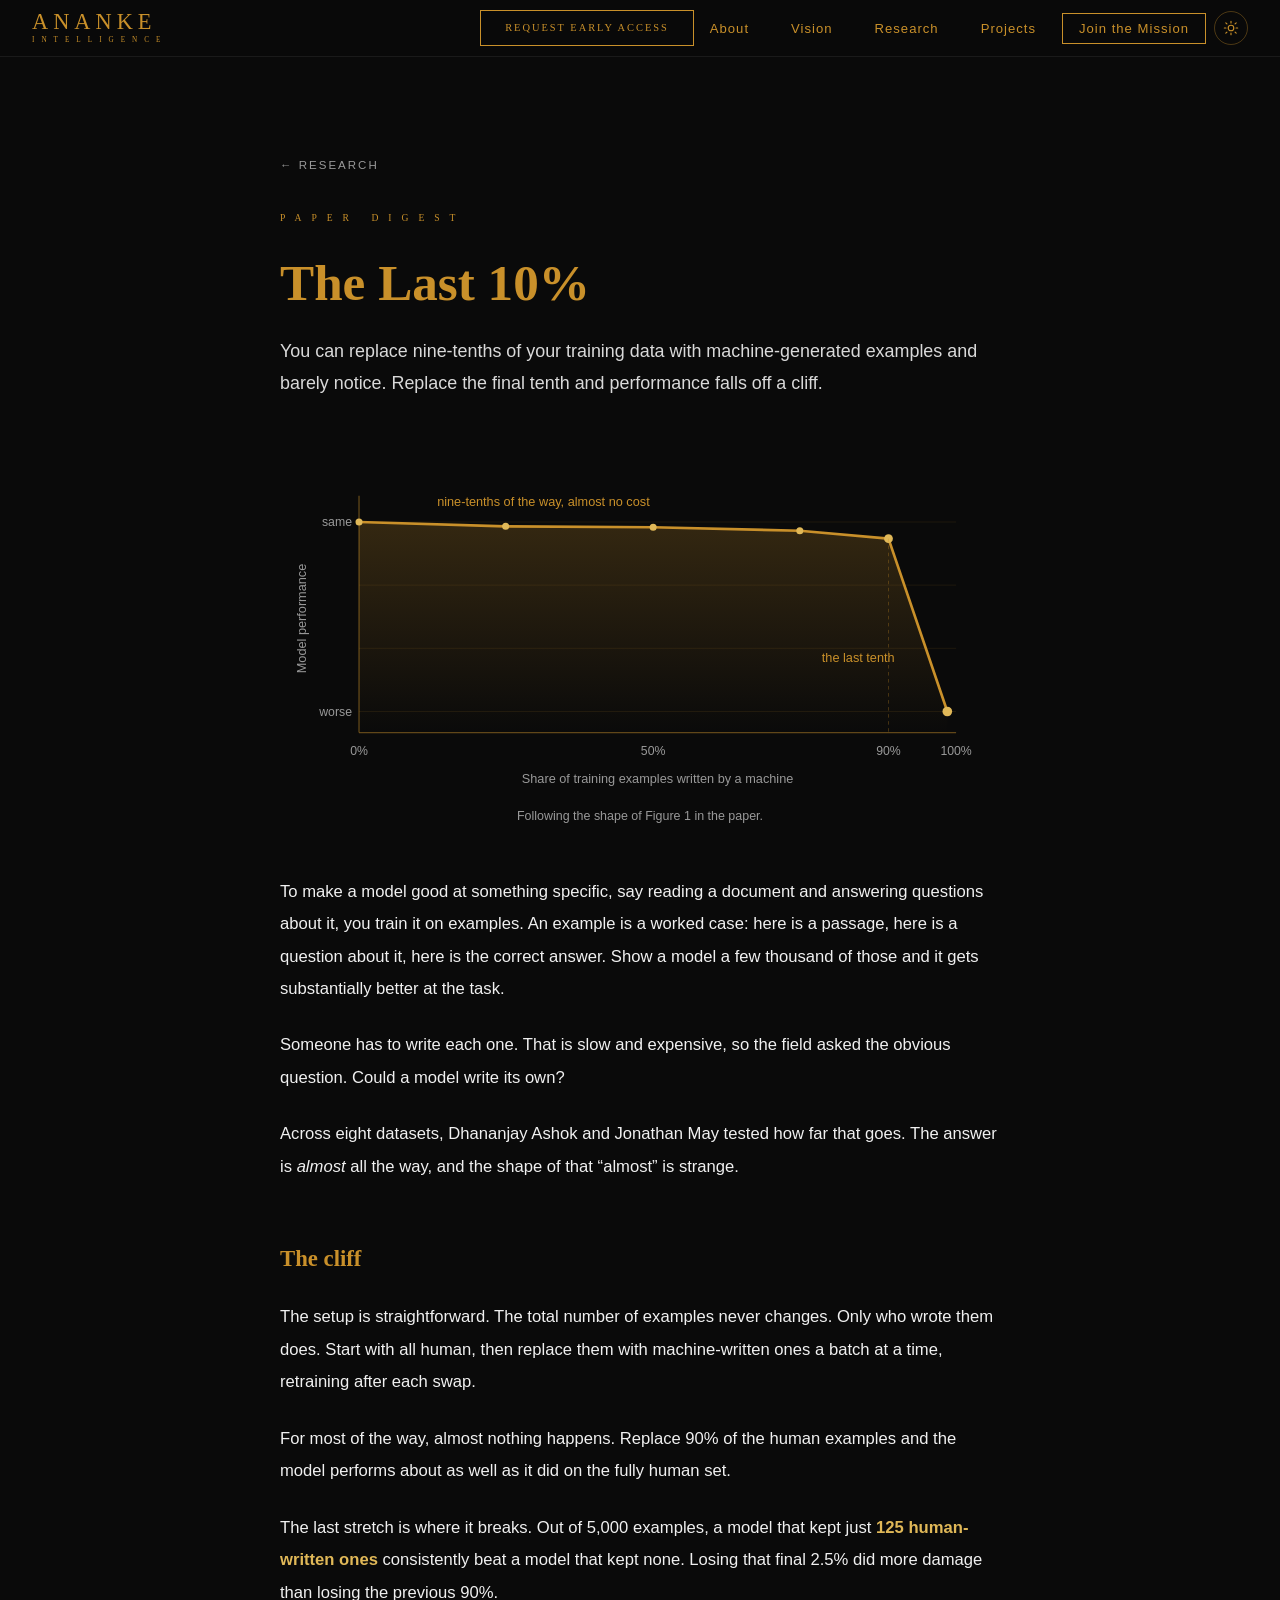
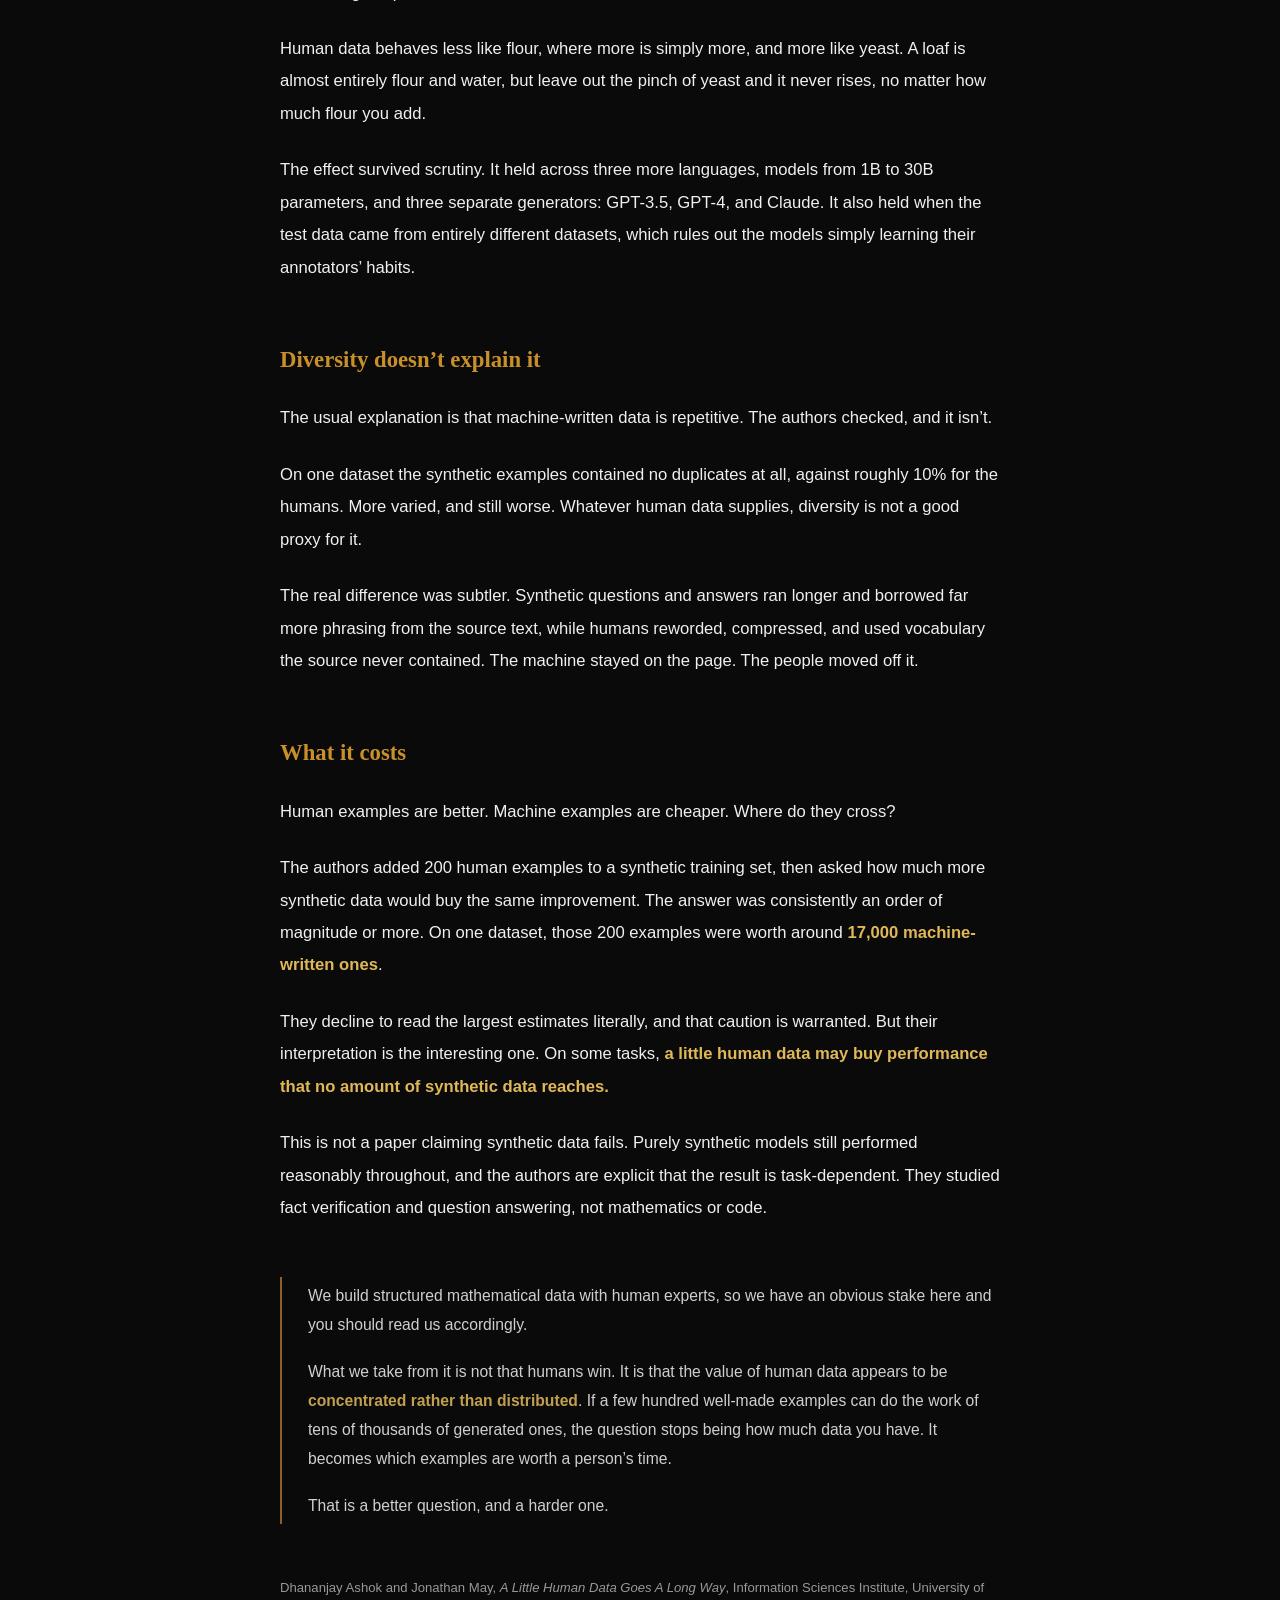
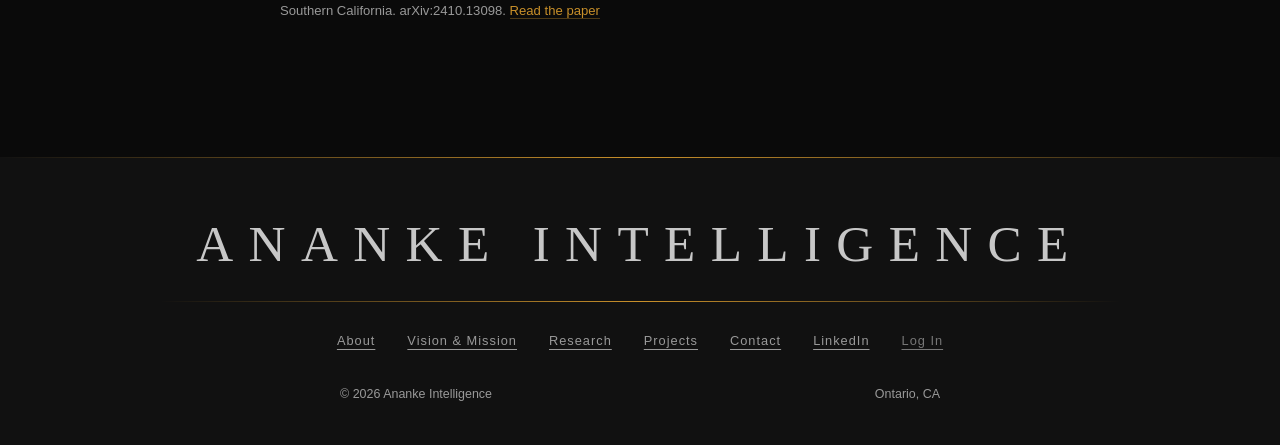
==== commit b0279db7: "Remove the founders' names from the footer Co-Authored-By: Claude Opus 5.5 <noreply@anthropic.com>" ====
--- a/research/the-last-10/index.html
+++ b/research/the-last-10/index.html
@@ -227,13 +227,6 @@
       <span>© 2026 Ananke Intelligence</span>
       <span>Ontario, CA</span>
     </div>
-    <div class="footer-people">
-      <span><a href="https://bradyalimedi.com/" target="_blank" rel="noopener">Brady Ali</a>, <span class="role">CEO</span></span>
-      <span class="sep">&middot;</span>
-      <span><a href="https://www.linkedin.com/in/yoeherrera/" target="_blank" rel="noopener">Yoe Herrera</a>, <span class="role">COO</span></span>
-      <span class="sep">&middot;</span>
-      <span><a href="https://www.daj-gomezramirez.com/" target="_blank" rel="noopener">Danny A. J. Gomez-Ramirez</a>, <span class="role">Chief Director, Multidisciplinary Scientist</span></span>
-    </div>
   </footer>
 
   <script src="../../script.js?v=14"></script>
--- a/styles.css
+++ b/styles.css
@@ -1257,60 +1257,6 @@
   color: var(--gray);
 }
 
-/* Leadership credit. The company is still in stealth, so this is a signature
-   rather than a team section: no heading, no links, no photographs. It takes
-   the same colour as the copyright line directly above it and sits one step
-   smaller, so it reads as footer furniture — someone looking for a name finds
-   it, someone scanning the page does not stop here.
-   Roles are dimmer than names because the names are the part being disclosed. */
-.footer-people {
-  display: flex;
-  flex-wrap: wrap;
-  justify-content: center;
-  align-items: baseline;
-  max-width: 640px;
-  margin: 24px auto 0;
-  font-size: 0.70rem;
-  letter-spacing: 0.04em;
-  line-height: 1.7;
-  color: var(--gray);
-}
-
-.footer-people .role {
-  opacity: 0.68;
-}
-
-/* The names carry their own links. An icon under each name would add a second
-   visual element per person, and since the destinations differ in kind -- a
-   LinkedIn profile, a personal site, and nothing at all for the third -- that
-   means two mismatched glyphs and a gap, which draws more attention than the
-   names do. A linked name adds nothing to the layout.
-
-   The underline is faint rather than absent. A link marked by colour alone
-   vanishes for anyone who cannot pick that colour out, and this is already the
-   quietest type on the page; a 25%-opacity rule keeps it findable without
-   making it loud. Gold on hover matches the footer nav above it. */
-.footer-people a {
-  color: inherit;
-  text-decoration: underline;
-  text-decoration-thickness: 1px;
-  text-underline-offset: 3px;
-  text-decoration-color: rgba(var(--text-rgb), 0.25);
-  transition: color 0.2s ease, text-decoration-color 0.2s ease;
-}
-
-.footer-people a:hover {
-  color: var(--gold);
-  text-decoration-color: var(--gold);
-}
-
-/* The separator earns its own element so it can be dropped on narrow screens,
-   where the line stacks and a middot between stacked rows reads as debris. */
-.footer-people .sep {
-  opacity: 0.38;
-  margin: 0 0.75em;
-}
-
 /* ═══════════════════════════════════════════
    RESEARCH PAGE
 ═══════════════════════════════════════════ */
@@ -2103,14 +2049,6 @@
     flex-direction: column;
     align-items: center;
     gap: 6px;
-  }
-
-  .footer-people {
-    flex-direction: column;
-    gap: 2px;
-  }
-  .footer-people .sep {
-    display: none;
   }
 
   .contact-page-header,
